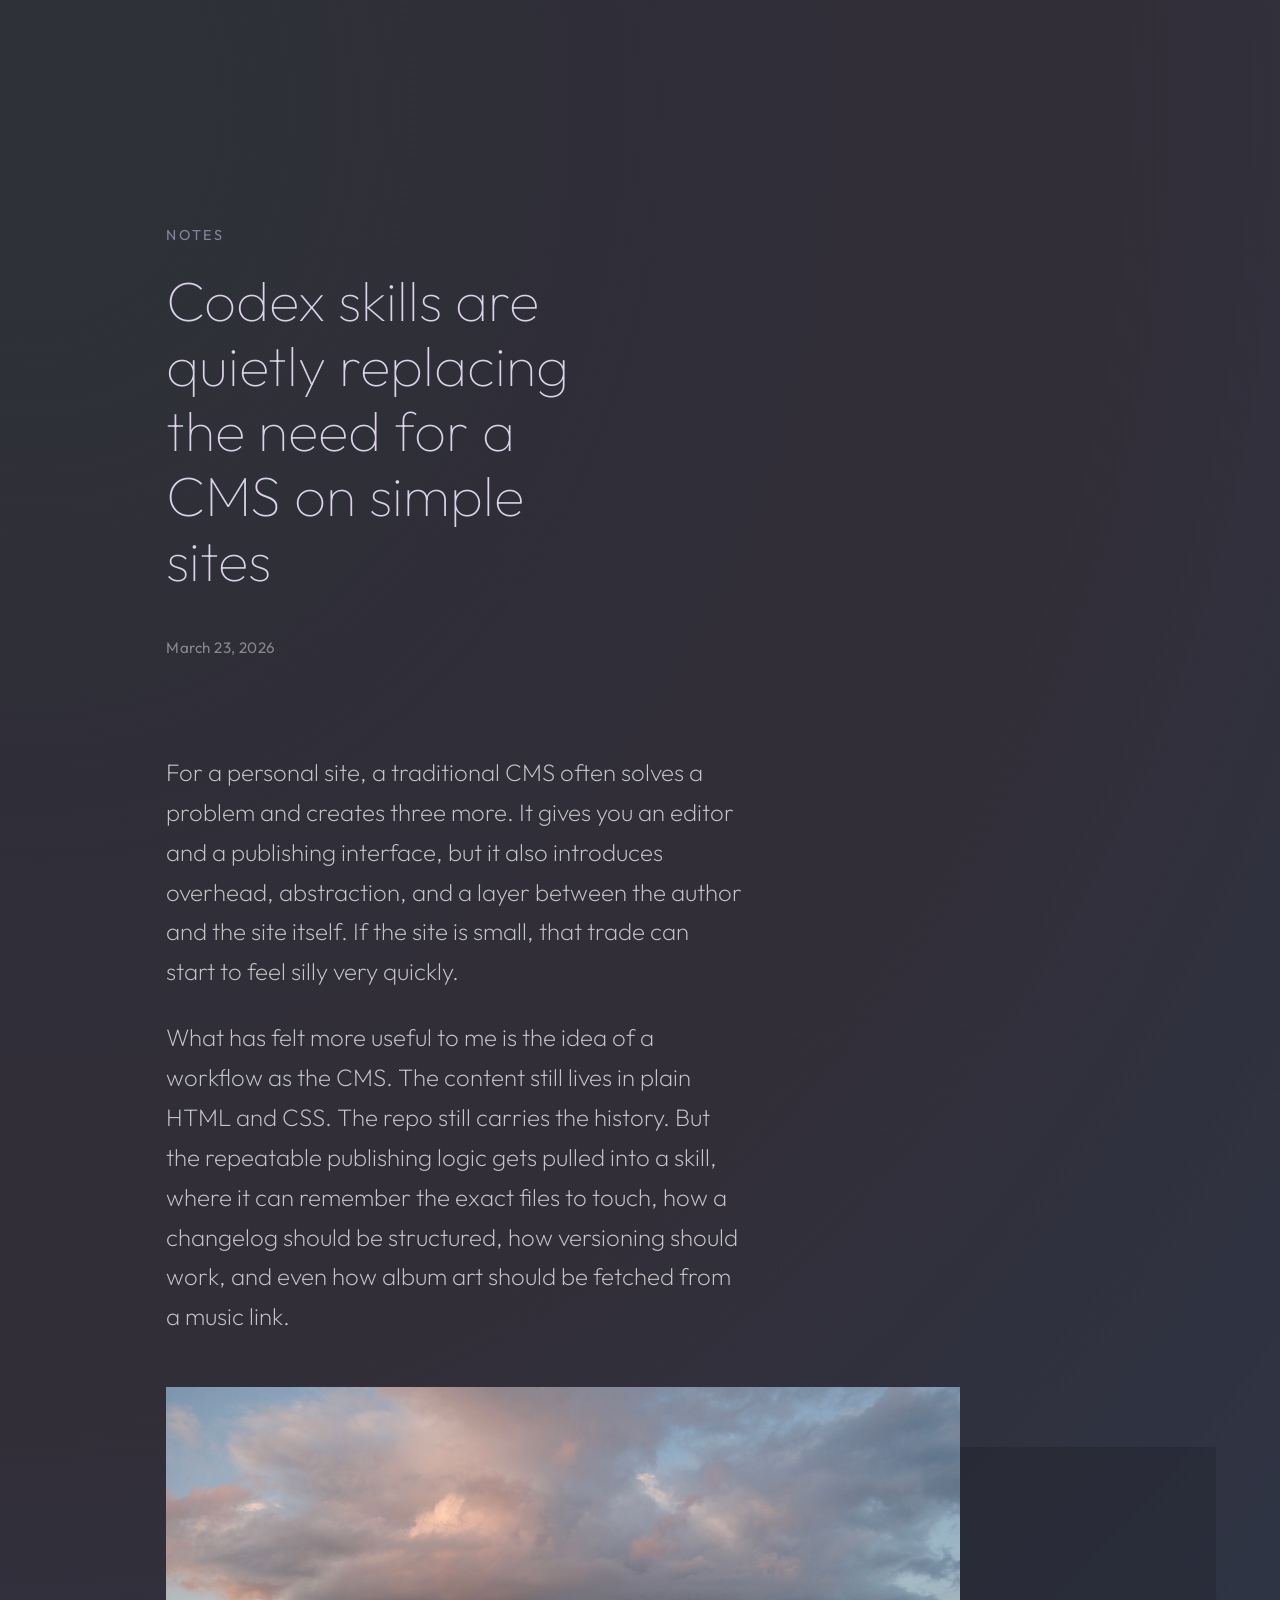
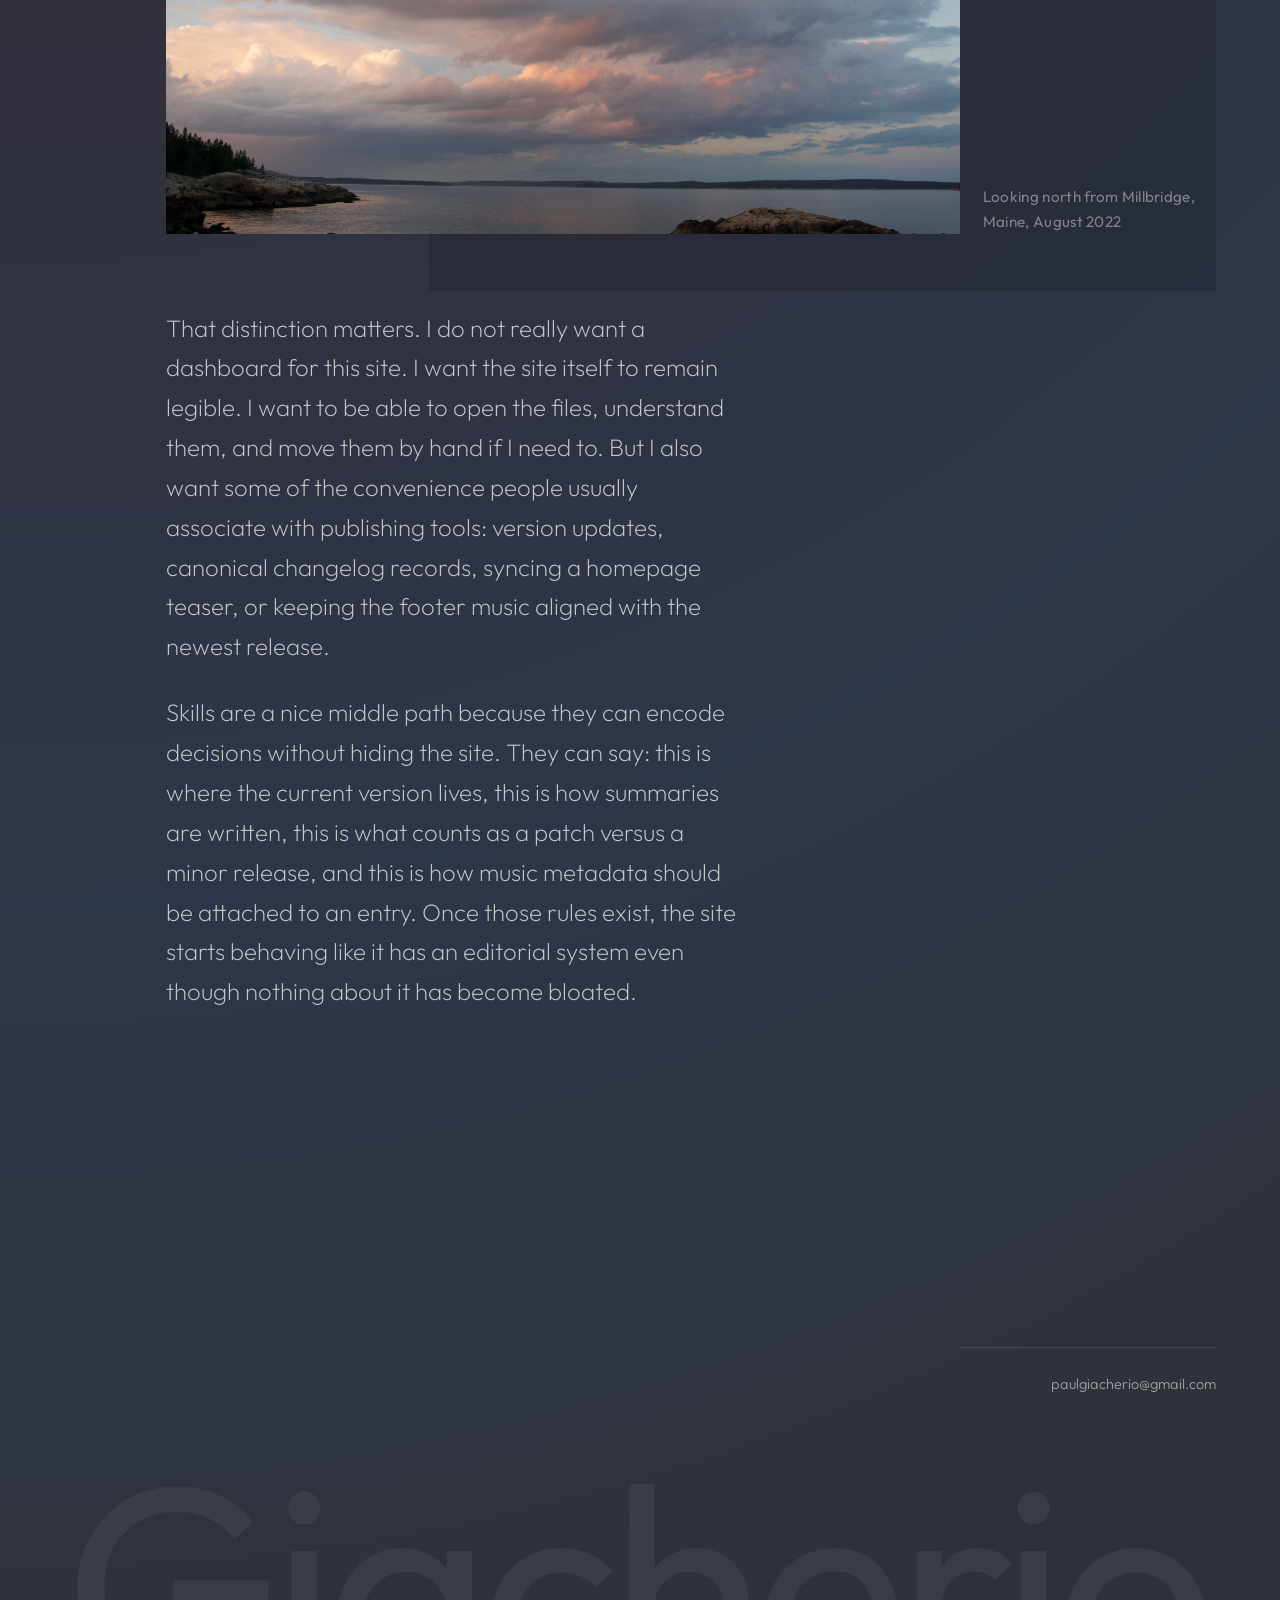
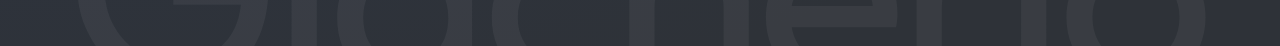
==== blog.html @ b1e8e78f "Release v0.3.2" ====
<!DOCTYPE html>
<html lang="en">
<head>
  <meta charset="UTF-8">
  <meta name="viewport" content="width=device-width, initial-scale=1.0">
  <title>Codex Skills vs. CMS Weight — Paul Giacherio</title>
  <link rel="icon" type="image/png" sizes="32x32" href="img/favicon.png">
  <link rel="stylesheet" href="style.css">
  <link href="https://fonts.googleapis.com/css2?family=Outfit:wght@100;200;300;400;500;600;700;800;900&display=swap" rel="stylesheet">
</head>
<body>
  <a class="skip-link" href="#main-content">Skip to content</a>
  <div class="page page--interior page--blog">
    <header class="interior-hero interior-hero--blog">
      <p class="blog-hero__eyebrow">Notes</p>
      <h1 class="blog-hero__title">Codex skills are quietly replacing the need for a CMS on simple sites</h1>
      <div class="blog-hero__meta">
        <p>March 23, 2026</p>
      </div>
    </header>

    <main class="interior-main interior-main--blog" id="main-content" tabindex="-1">
      <article class="blog-post" aria-label="Blog post">
        <p class="blog-post__paragraph">For a personal site, a traditional CMS often solves a problem and creates three more. It gives you an editor and a publishing interface, but it also introduces overhead, abstraction, and a layer between the author and the site itself. If the site is small, that trade can start to feel silly very quickly.</p>

        <p class="blog-post__paragraph">What has felt more useful to me is the idea of a workflow as the CMS. The content still lives in plain HTML and CSS. The repo still carries the history. But the repeatable publishing logic gets pulled into a skill, where it can remember the exact files to touch, how a changelog should be structured, how versioning should work, and even how album art should be fetched from a music link.</p>

        <figure class="blog-figure blog-figure--feature">
          <img class="blog-figure__image" src="img/sky.jpg" alt="Looking north from Millbridge, Maine, in August 2022">
          <figcaption class="blog-figure__caption">Looking north from Millbridge, Maine, August 2022</figcaption>
        </figure>

        <p class="blog-post__paragraph">That distinction matters. I do not really want a dashboard for this site. I want the site itself to remain legible. I want to be able to open the files, understand them, and move them by hand if I need to. But I also want some of the convenience people usually associate with publishing tools: version updates, canonical changelog records, syncing a homepage teaser, or keeping the footer music aligned with the newest release.</p>

        <p class="blog-post__paragraph">Skills are a nice middle path because they can encode decisions without hiding the site. They can say: this is where the current version lives, this is how summaries are written, this is what counts as a patch versus a minor release, and this is how music metadata should be attached to an entry. Once those rules exist, the site starts behaving like it has an editorial system even though nothing about it has become bloated.</p>
      </article>
    </main>

    <footer class="site-footer site-footer--interior site-footer--composed">
      <div class="site-footer__meta">
        <p class="site-footer__email"><a class="site-footer__link" href="mailto:paulgiacherio@gmail.com">paulgiacherio@gmail.com</a></p>
      </div>
      <div class="site-footer__name-wrap">
        <img class="site-footer__name" src="img/giacherio-footer.svg" alt="" aria-hidden="true">
      </div>
    </footer>
  </div>
</body>
</html>
---- style.css ----
/* ========================================
   Golden Canon Grid — paulgiacherio.com
   ======================================== */

:root {
  /* Golden ratio (φ ≈ 1.618) */
  --phi: 1.618;
  --phi-inv: 0.618;

  /* Spacing scale (golden-ratio based) */
  --space-unit: clamp(0.5rem, 1.5vw, 1rem);
  --space-1: var(--space-unit);
  --space-2: calc(var(--space-unit) * var(--phi));
  --space-3: calc(var(--space-unit) * var(--phi) * var(--phi));
  --space-4: calc(var(--space-unit) * var(--phi) * var(--phi) * var(--phi));

  /* 1/12 viewport height, capped at 100px — use for rows, margins, padding */
  --row-unit: min(calc(100vh / 12), 90px);

  /* Colors */
  --bg: #322F38;
  --text: #e8e6e3;
  --text-muted: #989694;
  --page-gradient: radial-gradient(211.68% 100% at 2.89% 3.26%, #2E3238 0%, #2F2E38 20.71%, #322E38 38.67%, #2D3648 73.9%, #2E3238 100%);
}

/* ========================================
   Reset
   ======================================== */

*,
*::before,
*::after {
  box-sizing: border-box;
  margin: 0;
  padding: 0;
}

html,
body {
  -webkit-text-size-adjust: 100%;
  min-height: 100%;
  background: var(--page-gradient);
  background-color: #2E3238;
  background-repeat: no-repeat;
  background-size: cover;
}

body {
  margin: 0;
  padding: 0;
  color: var(--text-muted);
  font-family: 'Outfit', sans-serif;
  font-weight: 400;
  line-height: 1.6;
  min-height: 100vh;
}

.skip-link {
  position: absolute;
  top: 0.75rem;
  left: 0.75rem;
  z-index: 100;
  padding: 0.6rem 0.8rem;
  background: rgba(25, 25, 30, 0.92);
  color: var(--text);
  text-decoration: none;
  border: 1px solid rgba(255, 255, 255, 0.16);
  transform: translateY(-140%);
  transition: transform 0.2s ease;
}

.skip-link:focus {
  transform: translateY(0);
}

h1, h2, h3, h4, h5, h6, p, ul, ol, li, figure, figcaption, blockquote {
  margin: 0;
  padding: 0;
}

ul, ol {
  list-style: none;
}

img {
  max-width: 100%;
  height: auto;
  display: block;
}

/* ========================================
   Page Grid — 8 columns, 12 rows (named lines)
   ========================================
   Column lines: c1 | c2 | c3 | c4 | c5 | c6 | c7 | c8 | c9
   Row lines:    r1 | r2 | r3 | r4 | r5 | r6 | r7 | r8 | r9 | r10 | r11 | r12 | r13 (rows 13+ use numbers)
   Each row = 1/12 vh (--row-unit)
   Usage: grid-column: c3 / c6;  (spans cols 3–5)
          grid-row: r1 / r4;     (spans rows 1–3)
          grid-row: 13 / 25;     (rows beyond 12 — use numbers)
   ======================================== */

.page {
  position: relative;
  display: grid;
  width: min(100%, 1800px);
  margin-inline: auto;
  grid-template-columns: [c1] 5% [c2] 8% [c3] 12% [c4] 25% [c5] 25% [c6] 12% [c7] 8% [c8] 5% [c9];
  grid-template-rows: [r1] var(--row-unit) [r2] var(--row-unit) [r3] var(--row-unit) [r4] var(--row-unit) [r5] var(--row-unit) [r6] var(--row-unit) [r7] var(--row-unit) [r8] var(--row-unit) [r9] var(--row-unit) [r10] var(--row-unit) [r11] var(--row-unit) [r12] var(--row-unit) [r13];
  grid-auto-rows: minmax(var(--row-unit), auto);
  gap: 0;
}

.page--interior {
  min-height: 100vh;
  grid-template-rows: auto minmax(0, 1fr) auto;
  row-gap: calc(var(--row-unit) * 1.5);
}

.page-sections {
  grid-column: 1 / 9;
  grid-row: 34 / auto;
  display: grid;
  grid-template-columns: inherit;
  align-content: start;
}

.interior-hero {
  grid-column: 1 / 9;
  display: grid;
  grid-template-columns: inherit;
  padding-top: calc(var(--row-unit) * 2);
}

.interior-hero__title {
  grid-column: 2 / 5;
  font-size: clamp(2.25rem, 3.2vw, 3.5rem);
  line-height: 1.33;
  font-weight: 100;
  color: #D9D2E8;
}

.interior-main {
  grid-column: 1 / 9;
  display: grid;
  grid-template-columns: inherit;
  align-content: start;
}

.page--blog {
  row-gap: calc(var(--row-unit) * 0.6);
  min-height: 100vh;
}

.interior-hero--blog {
  padding-top: clamp(11rem, 18vw, 14rem);
  row-gap: clamp(1rem, 1.8vw, 1.4rem);
}

.blog-hero__eyebrow {
  grid-column: 3 / 5;
  font-size: clamp(0.78rem, 0.55vw + 0.5rem, 0.9rem);
  font-weight: 400;
  letter-spacing: 0.18em;
  text-transform: uppercase;
  color: #88839C;
}

.blog-hero__title {
  grid-column: 3 / 5;
  max-width: none;
  font-size: clamp(3.5rem, 4.2vw, 4rem);
  line-height: 1.16;
  font-weight: 100;
  color: #D9D2E8;
  text-wrap: pretty;
}

.blog-hero__meta {
  grid-column: 3 / 5;
  display: flex;
  align-items: center;
  gap: 0.55rem;
  margin-top: clamp(0.75rem, 1.6vw, 1.2rem);
  font-size: clamp(0.82rem, 0.65vw + 0.45rem, 0.95rem);
  letter-spacing: 0.03em;
  color: rgba(232, 230, 227, 0.48);
}

.blog-hero__meta-dot {
  width: 0.42rem;
  aspect-ratio: 1;
  border-radius: 999px;
  background: rgba(192, 181, 219, 0.78);
  flex: 0 0 auto;
}

.interior-main--blog {
  padding-top: clamp(2rem, 4vw, 3rem);
}

.blog-post {
  grid-column: 1 / 9;
  display: grid;
  grid-template-columns: inherit;
  align-content: start;
  row-gap: clamp(1.65rem, 2vw, 2rem);
  padding-bottom: clamp(12rem, 28vw, 18rem);
}

.blog-post__paragraph {
  grid-column: 3 / 6;
  max-width: 45vw;
  font-size: clamp(1.35rem, 1rem + 0.9vw, 1.5rem);
  line-height: 1.66;
  font-weight: 200;
  color: rgba(255, 255, 255, 0.72);
}

.blog-post__paragraph + .blog-post__paragraph,
.blog-post__paragraph + .blog-quote,
.blog-post__paragraph + .blog-figure,
.blog-figure + .blog-post__paragraph,
.blog-quote + .blog-post__paragraph {
  margin-top: 0;
}

.blog-post__paragraph + .blog-figure {
  margin-top: 24px;
}

.blog-quote {
  grid-column: 1 / -1;
  margin: clamp(0.75rem, 1.5vw, 1.25rem) 0;
  padding: clamp(1.25rem, 2vw, 1.75rem) 0;
  border-top: 1px solid rgba(255, 255, 255, 0.08);
  border-bottom: 1px solid rgba(255, 255, 255, 0.08);
}

.blog-quote p {
  max-width: 18ch;
  font-size: clamp(1.8rem, 2vw + 0.8rem, 2.7rem);
  line-height: 1.15;
  font-weight: 200;
  color: #D9D2E8;
}

.blog-figure {
  position: relative;
  display: grid;
  grid-template-columns: inherit;
  align-items: end;
  margin: calc(clamp(1rem, 2vw, 1.5rem) + 24px) 0;
}

.blog-figure--feature {
  grid-column: 1 / 9;
  min-height: clamp(20rem, 34vw, 30rem);
}

.blog-figure--feature::after {
  content: "";
  grid-column: 3 / 8;
  grid-row: 1;
  justify-self: end;
  align-self: start;
  aspect-ratio: 1206 / 679;
  width: 75%;
  max-width: 100%;
  background: rgba(17, 16, 22, 0.2);
  transform: translateY(60px);
}

.blog-figure__image {
  grid-column: 3 / 6;
  grid-row: 1;
  position: relative;
  z-index: 2;
  width: 100%;
  max-width: none;
  aspect-ratio: 1206 / 679;
  object-fit: cover;
  background: rgba(255, 255, 255, 0.04);
}

.blog-figure__caption {
  grid-column: 6 / 8;
  grid-row: 1;
  align-self: end;
  max-width: 16rem;
  padding-left: clamp(1rem, 1.8vw, 1.5rem);
  font-size: clamp(0.78rem, 0.4vw + 0.65rem, 0.95rem);
  line-height: 1.66;
  letter-spacing: 0.02em;
  color: rgba(232, 230, 227, 0.6);
}

/* ========================================
   Section — natural breaks aligned to 12-row rhythm
   ========================================
   Use as grid child: grid-row: 13 / 25; (spans 12 rows)
   Or wrap content and use --row-unit for internal spacing
   ======================================== */

.hero {
  display: contents;
}

.hero__text {
  display: contents;
}

.hero__parallax-anchor {
  grid-column: 1 / 9;
  grid-row: 1 / 34;
  visibility: hidden;
  pointer-events: none;
}

.parallax-layer {
  --parallax-offset: 0px;
  will-change: transform;
}

.hero_panel_1 {
  grid-column: 1 / 6;
  grid-row: 2 / 13;
  position: relative;
  mix-blend-mode: overlay;
  transform: translate3d(0, var(--parallax-offset), 0) scaleX(-1);
  z-index: 0;
}

.hero_panel_1::before {
  content: '';
  position: absolute;
  inset: 0;
  background: radial-gradient(101.63% 82.14% at -10.06% 20.84%, rgba(255, 255, 255, 0.29) 0%, rgba(255, 255, 255, 0.12) 40%, rgba(255, 255, 255, 0.04) 70%, rgba(255, 255, 255, 0) 100%);
}

.hero_panel_1::after {
  content: '';
  position: absolute;
  inset: 0;
  background-image: url("data:image/svg+xml,%3Csvg viewBox='0 0 256 256' xmlns='http://www.w3.org/2000/svg'%3E%3Cfilter id='noise'%3E%3CfeTurbulence type='fractalNoise' baseFrequency='0.9' numOctaves='4' stitchTiles='stitch'/%3E%3C/filter%3E%3Crect width='100%25' height='100%25' filter='url(%23noise)'/%3E%3C/svg%3E");
  opacity: 0.03;
  pointer-events: none;
}

.hero_panel_2 {
  grid-column: 1 / 7;
  grid-row: 8 / 17;
  position: relative;
  mix-blend-mode: overlay;
  transform: translate3d(0, var(--parallax-offset), 0);
  z-index: 0;
  opacity: 0.4;
}

.hero_panel_2::before {
  content: '';
  position: absolute;
  inset: 0;
  background: radial-gradient(68.34% 263.06% at -5.55% -13.78%, rgba(255, 255, 255, 0) 0%, rgba(46, 49, 56, 0.2) 35%, rgba(46, 49, 56, 0.4) 70%, rgba(46, 49, 56, 0.5) 100%);
}

.hero_panel_2::after {
  content: '';
  position: absolute;
  inset: 0;
  background-image: url("data:image/svg+xml,%3Csvg viewBox='0 0 256 256' xmlns='http://www.w3.org/2000/svg'%3E%3Cfilter id='noise'%3E%3CfeTurbulence type='fractalNoise' baseFrequency='0.9' numOctaves='4' stitchTiles='stitch'/%3E%3C/filter%3E%3Crect width='100%25' height='100%25' filter='url(%23noise)'/%3E%3C/svg%3E");
  opacity: 0.04;
  pointer-events: none;
}



.hero__name {
  grid-column: 3 / 5;
  grid-row: 5;
  position: relative;
  z-index: 2;
  font-size: clamp(1rem, 0.9vw + .5rem, 1rem);
  font-weight:400;
  letter-spacing: 0.075em;

  text-transform: uppercase;
  color: #88839C;
}

.hero__title {
  grid-column: 3 / 5;
  grid-row: 6;
  position: relative;
  z-index: 2;
  font-size: 3rem; /* 64px */
  font-size: clamp(2.25rem, 3.2vw, 3.5rem);
  font-weight: 100;
  color: #D9D2E8;
  line-height: 1.33;
}
.hero__version {
  grid-column: 7;
  grid-row: 2;
  position: relative;
  font-size: 1rem;
  font-weight: 200;
  letter-spacing: 0.1em;
  color: rgba(255, 255, 255, .4);
  writing-mode: vertical-rl;
  white-space: nowrap;
  transform: rotate(0deg);
  z-index: 2;
}


.glamour {
  grid-column: 4 / 8;
  grid-row: 12 / 22;
  position: relative;
  background-image: url("img/image.png");
  background-size: cover;
  background-position: center;
  transform: translate3d(0, var(--parallax-offset), 0);
  border-radius: 4px;
}

.glamour__credit-wrap {
  position: absolute;
  right: clamp(0.85rem, 1.5vw, 1.4rem);
  bottom: clamp(0.85rem, 1.5vw, 1.4rem);
  display: grid;
  justify-items: end;
  padding-top: 0.35rem;
}

.glamour__credit-wrap::before {
  content: "";
  position: absolute;
  right: 0;
  bottom: 100%;
  width: max(100%, 11rem);
  height: 0.75rem;
}

.glamour__credit {
  display: inline-grid;
  place-items: center;
  width: 1.5rem;
  aspect-ratio: 1;
  color: rgba(255, 255, 255, 0.9);
  text-decoration: none;
  opacity: 0.8;
  transition: opacity 0.2s ease, transform 0.2s ease;
}

.glamour__credit svg {
  width: 100%;
  height: 100%;
}

.glamour__tooltip {
  position: absolute;
  right: 0;
  bottom: calc(100% + 0.2rem);
  padding: 0.45rem 0.65rem;
  background: rgba(25, 25, 30, 0.82);
  backdrop-filter: blur(14px);
  border: 1px solid rgba(255, 255, 255, 0.08);
  border-radius: 999px;
  color: rgba(232, 230, 227, 0.88);
  font-size: 0.8125rem;
  line-height: 1;
  letter-spacing: 0.04em;
  white-space: nowrap;
  opacity: 0;
  pointer-events: none;
  transform: translateY(0.25rem);
  transition: opacity 0.18s ease, transform 0.18s ease;
}

.glamour__tooltip-link {
  color: #D9D2E8;
  text-decoration: none;
}

.glamour__tooltip-link:hover,
.glamour__tooltip-link:focus-visible {
  text-decoration: underline;
  text-decoration-thickness: 1px;
  text-underline-offset: 0.14em;
}

.glamour__credit:hover,
.glamour__credit:focus-visible {
  opacity: 1;
  transform: translateY(-1px);
}

.glamour__credit:focus-visible {
  outline: 2px solid rgba(232, 230, 227, 0.42);
  outline-offset: 3px;
  border-radius: 999px;
}

.glamour__credit-wrap:hover .glamour__tooltip,
.glamour__credit-wrap:focus-within .glamour__tooltip,
.glamour__tooltip:hover {
  opacity: 1;
  pointer-events: auto;
  transform: translateY(2px);
}

.overview-panel-2 {
  grid-column: 2 / 5;
  grid-row: 23 / 32;
  display: grid;
  padding: calc(var(--row-unit) * 2);
  background: rgba(38, 36, 45, 0.7);
  backdrop-filter: blur(92px);
}

.overview-panel-2__content {
  place-self: center;
  width: 100%;
  max-width: clamp(18rem, 28vw, 26rem);
}

.overview-panel-2__eyebrow {
  margin-bottom: clamp(0.9rem, 1.2vw, 1.25rem);
  font-size: clamp(1rem, 0.9vw + .5rem, 1rem);
  font-weight: 400;
  letter-spacing: 0.075em;
  text-transform: uppercase;
  color: #88839C;
}

.overview-panel-2__content > p:not(.overview-panel-2__eyebrow) {
  font-size: clamp(1rem, 0.3rem + 1vw, 1.3rem);
  line-height: 1.62;
  font-weight: 100;
  color: rgba(255, 255, 255, 0.7);
}

.role-table {
  grid-column: 3 / 7;
  display: grid;
  margin-block: calc(var(--row-unit) * 2.25) calc(var(--row-unit) * 2.75);
  align-content: start;
}

.role-table__row {
  display: grid;
  grid-template-columns: 12fr 25fr 25fr 12fr;
  align-items: center;
  min-height: calc(var(--row-unit) * 1.1);
  border-top: 1px solid rgba(255, 255, 255, 0.08);
}

.role-table__row:last-child {
  border-bottom: 1px solid rgba(255, 255, 255, 0.08);
}

.role-table__label {
  grid-column: 1;
  font-size: 0.72rem;
  letter-spacing: 0.14em;
  text-transform: uppercase;
  color: #88839C;
}

.role-table__value {
  grid-column: 2;
  font-size: clamp(1rem, 0.82rem + 0.45vw, 1.25rem);
  line-height: 1.3;
  font-weight: 300;
  color: rgba(232, 230, 227, 0.9);
}

.role-table__url {
  grid-column: 3;
  align-self: center;
  justify-self: start;
  font-size: 1rem;
  line-height: 1.2;
  font-weight: 300;
  color: #88839C;
}

.role-table__url .link-orbit::after {
  bottom: -0.1825rem;
}

.link-orbit {
  --link-orbit-accent: #63E6D8;
  position: relative;
  display: inline-flex;
  align-items: baseline;
  color: inherit;
  text-decoration: none;
}

.link-orbit::after {
  content: "";
  position: absolute;
  left: 0;
  bottom: 0;
  width: 0.1875rem;
  height: 0.1875rem;
  background: var(--link-orbit-accent);
  border-radius: 999px;
  transform-origin: left center;
  transition: width 0.22s ease, border-radius 0.22s ease, opacity 0.22s ease;
  opacity: 0.9;
}

.link-orbit:hover::after,
.link-orbit:focus-visible::after {
  width: 100%;
  border-radius: 999px;
}

.link-orbit:focus-visible {
  outline: 2px solid rgba(232, 230, 227, 0.75);
  outline-offset: 4px;
}

.clients {
  grid-column: 1 / 9;
  margin-top: calc(var(--row-unit) * 2);
  display: grid;
  grid-template-columns: inherit;
  --clients-gap: clamp(0.9rem, 1.5vw, 1.75rem);
  align-content: start;
}

.clients__layout {
  grid-column: 1 / 9;
  display: grid;
  grid-template-columns: inherit;
  grid-template-rows: auto auto;
  row-gap: clamp(1.5rem, 2.5vw, 2.5rem);
  align-items: start;
}

.clients__cards {
  grid-column: 4 / 7;
  grid-row: 2;
  container-type: inline-size;
  --client-card-width: calc((100cqw - (var(--clients-gap) * 2)) / 3);
  --client-card-height: calc(var(--client-card-width) / 0.76);
  display: grid;
  grid-template-columns: repeat(3, minmax(0, 1fr));
  column-gap: var(--clients-gap);
  align-content: start;
}

.clients__intro {
  grid-column: 3 / 5;
  grid-row: 1;
  align-self: start;
  justify-self: start;
  width: 100%;
  max-width: 22rem;
  text-align: left;
  font-size: clamp(1.35rem, 1rem + 0.9vw, 2rem);
  line-height: 1.45;
  font-weight: 200;
  color: rgba(232, 230, 227, 0.6);
}

.clients__column {
  display: grid;
  gap: var(--clients-gap);
  align-content: start;
  transform: translate3d(0, var(--parallax-offset), 0);
}

.clients__column--left {
  grid-column: 1;
  grid-row: 1;
  margin-top: calc(var(--client-card-height) * .5);
}

.clients__column--center {
  grid-column: 2;
  grid-row: 1;
}

.clients__column--right {
  grid-column: 3;
  grid-row: 1;
  margin-top: 0;
}

.client-card {
  --client-card-padding: clamp(1.1rem, 1.6vw, 1.6rem);
  position: relative;
  display: grid;
  place-items: center;
  width: 100%;
  aspect-ratio: 0.75;
  padding: var(--client-card-padding);
  background: rgba(0,0,0, 0.1);
  overflow: hidden;
}

.client-card--tall {
  min-height: 0;
}

.client-card--mid {
  min-height: 0;
}

.client-card--ghost {
  background: rgba(38, 41, 53, 0.38);
}

.client-card__name {
  position: absolute;
  left: var(--client-card-padding);
  bottom: var(--client-card-padding);
  font-size: 1rem;
  font-weight: 300;
  color: rgba(232, 230, 227, 0.78);
}

.client-card__logo {
  --logo-offset-y: -24px;
  width: 42%;
  max-width: 42%;
  max-height: 50%;
  object-fit: contain;
  opacity: 0.6;
  transform: translateY(var(--logo-offset-y));
}

.changelog {
  grid-column: 1 / 9;
  position: relative;
  display: grid;
  grid-template-columns: inherit;
  margin-top: calc(var(--row-unit) * 7);
  margin-bottom: 256px;
  min-height: clamp(32rem, 46vw, 54rem);
}

.changelog__panel {
  grid-column: 2 / 5;
  grid-row: 1;
  align-self: start;
  width: 100%;
  aspect-ratio: 1 / 1;
  min-height: clamp(28rem, 38vw, 48rem);
  background: rgba(38, 36, 45, 0.35);
  transform: translate3d(0, var(--parallax-offset), 0);
  pointer-events: none;
}

.changelog__content {
  grid-column: 3 / 7;
  grid-row: 1;
  align-self: start;
  z-index: 1;
  display: grid;
  grid-template-columns: minmax(6rem, 8rem) minmax(0, 1fr);
  column-gap: clamp(2rem, 3vw, 3.5rem);
  padding-top: clamp(14rem, 20vw, 17rem);
}

.changelog__eyebrow {
  align-self: start;
  padding-top: 22px;
  font-size: clamp(1rem, 1vw + .375rem, 1rem);
  font-weight: 300;
  letter-spacing: 0.075em;
  color: #88839C;
}

.changelog__list {
  align-self: start;
  display: grid;
  grid-auto-rows: 72px;
  align-content: start;
  gap: 0;
  padding-top: 0;
}

.changelog__entry {
  display: grid;
  grid-template-columns: minmax(4.5rem, 5rem) minmax(0, 1fr) minmax(11rem, 13rem);
  align-items: center;
  gap: clamp(1.75rem, 2.6vw, 3rem);
  min-height: 0;
  padding: 1rem 0;
}

.changelog__entry + .changelog__entry {
  border-top: 1px solid rgba(255, 255, 255, 0.08);
}

.changelog__version {
  font-size: 0.95rem;
  font-weight: 300;
  color: rgba(232, 230, 227, 0.88);
}

.changelog__description {
  align-self: center;
  font-size: 0.95rem;
  font-weight: 300;
  color: rgba(232, 230, 227, 0.58);
}

.changelog__listening {
  display: grid;
  grid-template-columns: 40px minmax(0, 1fr);
  gap: 0.75rem;
  align-items: center;
  align-self: center;
  justify-self: end;
  width: 100%;
  max-width: 13rem;
}

.changelog__art {
  width: 40px;
  height: 40px;
  object-fit: cover;
  border: 1px solid rgba(255, 255, 255, 0.1);
}

.changelog__listening-copy {
  display: grid;
  gap: 0.12rem;
  align-content: center;
  min-height: 40px;
}

.changelog__artist {
  font-size: 0.82rem;
  font-weight: 300;
  color: rgba(232, 230, 227, 0.72);
}

.changelog__record {
  font-size: 0.78rem;
  font-weight: 300;
  letter-spacing: 0.02em;
  color: rgba(232, 230, 227, 0.42);
}

.changelog__record-link {
  color: inherit;
  text-decoration: none;
}

.changelog__record-link:hover,
.changelog__record-link:focus-visible {
  color: rgba(232, 230, 227, 0.72);
}

.changelog__link-wrap {
  grid-column: 2;
  margin-top: clamp(1.5rem, 2vw, 2rem);
}

.changelog--page {
  grid-column: 3 / 6;
  margin-top: 0;
  min-height: 0;
  display: block;
}

.site-footer {
  grid-column: 2 / 8;
  display: grid;
  grid-template-columns: repeat(6, minmax(0, 1fr));
  align-content: end;
  margin-top: calc(var(--row-unit) * 2);
  padding-top: calc(var(--row-unit) * 0.75);
  min-height: clamp(calc(var(--row-unit) * 5.25), 34vw, calc(var(--row-unit) * 7.2));
  border-top: 1px solid rgba(255, 255, 255, 0.08);
}

.site-footer--interior {
  grid-column: 2 / 8;
  align-self: end;
  margin-top: 0;
}

.site-footer--composed {
  position: relative;
  grid-column: 1 / 9;
  display: grid;
  grid-template-columns: [c1] 5% [c2] 8% [c3] 12% [c4] 25% [c5] 25% [c6] 12% [c7] 8% [c8] 5% [c9];
  row-gap: 0;
  align-content: start;
  margin-top: 0;
  padding-bottom: 0;
  padding-top: 2px;
  min-height: 0;
  border-top: 0;
}

.site-footer--interior.site-footer--composed {
  grid-column: 1 / 9;
}

.site-footer--composed .site-footer__meta {
  grid-column: 6 / 8;
  display: grid;
  row-gap: 1.5rem;
  align-content: start;
  justify-items: end;
}

.site-footer--composed .site-footer__meta::before {
  content: "";
  display: block;
  width: 100%;
  border-top: 1px solid rgba(255, 255, 255, 0.1);
}

.site-footer--composed .site-footer__email {
  grid-column: auto;
  justify-self: end;
  font-size: clamp(0.72rem, 0.45vw + 0.55rem, 0.92rem);
  color: rgba(232, 230, 227, 0.6);
  text-align: right;
}

.site-footer--composed .site-footer__name-wrap {
  grid-column: 2 / 8;
  justify-self: stretch;
  align-self: end;
  line-height: 0;
  height: auto;
  min-height: 0;
  margin-top: 72px;
  width: 100%;
  aspect-ratio: 1736 / 269;
  overflow: hidden;
}

.site-footer--composed .site-footer__name-button {
  position: relative;
  inset: auto;
  display: block;
  width: 100%;
  height: auto;
  padding: 0;
  border: 0;
  background: transparent;
  color: inherit;
  cursor: default;
  line-height: 0;
}

.site-footer--composed .site-footer__name {
  position: static;
  display: block;
  width: 100%;
  height: auto;
  max-width: 100%;
  object-fit: contain;
  transform: none;
}

.site-footer--home .site-footer__note {
  display: none;
}

.site-footer__top {
  grid-column: 1 / -1;
  display: grid;
  grid-template-columns: inherit;
  align-items: flex-end;
  gap: 1rem;
}

.site-footer__email {
  grid-column: 6;
  justify-self: end;
  font-size: clamp(0.85rem, 0.6vw + 0.55rem, 1rem);
  font-weight: 300;
  color: rgba(232, 230, 227, 0.62);
}

.site-footer__link {
  color: inherit;
  text-decoration: none;
  transition: color 0.2s ease;
}

.site-footer__link:hover,
.site-footer__link:focus-visible {
  color: rgba(232, 230, 227, 0.82);
}

.site-footer__link:focus-visible {
  outline: 2px solid rgba(232, 230, 227, 0.75);
  outline-offset: 4px;
}

.site-footer__note {
  display: flex;
  align-items: center;
  gap: clamp(0.65rem, 1vw, 0.9rem);
  width: fit-content;
  min-width: max-content;
  margin-top: calc(var(--row-unit) * -0.35);
  color: rgba(232, 230, 227, 0.62);
}

.site-footer__album-art {
  width: clamp(2.25rem, 3vw, 3rem);
  aspect-ratio: 1;
  object-fit: cover;
  border: 1px solid rgba(255, 255, 255, 0.12);
}

.site-footer__note-copy {
  display: grid;
  gap: 0.08rem;
  align-self: baseline;
  min-width: max-content;
}

.site-footer__note-label {
  font-size: clamp(0.78rem, 0.5vw + 0.55rem, 0.9rem);
  font-weight: 300;
  color: rgba(232, 230, 227, 0.5);
}

.site-footer__note-title {
  font-size: clamp(0.85rem, 0.6vw + 0.6rem, 1rem);
  font-weight: 300;
  color: rgba(232, 230, 227, 0.72);
  white-space: nowrap;
}

.site-footer__name-wrap {
  grid-column: 1 / -1;
  position: relative;
  display: flex;
  align-items: flex-end;
  overflow: hidden;
  margin-top: calc(var(--row-unit) * 1.1);
  /* height: clamp(calc(var(--row-unit) * 2.8), 20vw, calc(var(--row-unit) * 4.4)); */
  min-height: 0;
  line-height: 0;
}

.site-footer__name-button {
  position: absolute;
  inset: 0;
  display: block;
  padding: 0;
  border: 0;
  background: transparent;
  color: inherit;
  cursor: default;
  line-height: 0;
}

.site-footer__pronunciation {
  position: absolute;
  left: 50%;
  bottom: 32px;
  padding: 0.5rem 0.75rem;
  border: 1px solid rgba(255, 255, 255, 0.08);
  background: rgba(27, 28, 34, 0.88);
  backdrop-filter: blur(16px);
  border-radius: 999px;
  font-size: 0.78rem;
  font-weight: 300;
  line-height: 1;
  letter-spacing: 0.03em;
  color: rgba(232, 230, 227, 0.82);
  white-space: nowrap;
  opacity: 0;
  pointer-events: none;
  transform: translate(-50%, calc(100% + 12px)) scale(0.96);
  transition: opacity 0.24s ease, transform 0.24s ease;
  z-index: 2;
}

.site-footer__pronunciation strong {
  font-weight: 600;
  color: rgba(255, 255, 255, 0.96);
}

.site-footer__name-button:hover .site-footer__pronunciation,
.site-footer__name-button:focus-visible .site-footer__pronunciation {
  opacity: 1;
  transform: translate(-50%, 0) scale(1);
}

.site-footer__name-button:focus-visible {
  outline: 2px solid rgba(232, 230, 227, 0.5);
  outline-offset: 6px;
}

.site-footer__name {
  position: absolute;
  left: 0;
  right: 0;
  bottom: 0;
  width: 100%;
  height: auto;
  max-height: none;
}

/* ========================================
   Links
   ======================================== */

a {
  color: var(--text-muted);
  text-decoration: underline dotted;
  transition: color 0.2s ease;
}

a:hover {
  color: var(--text);
}

a:focus-visible {
  outline: 2px solid rgba(232, 230, 227, 0.75);
  outline-offset: 4px;
}

/* ========================================
   Responsive — Golden Canon adapts
   ======================================== */

@media (max-width: 768px) {
  .parallax-layer {
    --parallax-offset: 0px;
    will-change: auto;
  }

  .page {
    grid-template-columns: [c1] 32px [c2] minmax(0, 1fr) [c3] 32px [c4];
    grid-template-rows: none;
    grid-auto-rows: auto;
    row-gap: clamp(2rem, 6vw, 3.5rem);
  }

  .page--interior {
    row-gap: clamp(2rem, 6vw, 3.5rem);
  }

  .hero {
    display: grid;
    grid-column: 1 / -1;
    grid-template-columns: inherit;
    grid-template-rows: minmax(60vh, auto) auto auto;
    row-gap: clamp(1.25rem, 5vw, 1.75rem);
    padding-top: clamp(1.25rem, 5vw, 1.75rem);
  }

  .hero__parallax-anchor {
    grid-column: 1 / -1;
    grid-row: 1 / 8;
  }

  .hero_panel_1,
  .hero_panel_2 {
    display: none;
  }

  .glamour,
  .overview-panel-2 {
    grid-column: 2 / 3;
  }

  .hero__text {
    grid-row: 1;
    grid-column: 2 / 3;
    display: grid;
    align-content: center;
    gap: clamp(0.75rem, 3vw, 1.25rem);
    min-height: 100%;
  }

  .hero__name {
    grid-column: 1;
    align-self: auto;
  }

  .hero__title {
    grid-column: 1;
    align-self: auto;
    font-size: clamp(2rem, 7vw, 3rem);
    margin-bottom: 0;
  }

  .hero__version {
    display: none;
  }

  .glamour {
    grid-row: 2;
    min-height: 10rem;
    max-height: 14rem;
    border-radius: 0;
    transform: none;
  }

  .overview-panel-2 {
    grid-row: 3;
    padding: 0;
    background: transparent;
    backdrop-filter: none;
  }

  .overview-panel-2__content {
    max-width: none;
  }

  .page-sections {
    grid-column: 1 / -1;
    grid-row: auto;
    display: grid;
    grid-template-columns: inherit;
    row-gap: clamp(2.5rem, 7vw, 4rem);
  }

  .interior-hero {
    grid-column: 2 / 3;
    grid-template-columns: 1fr;
    padding-top: clamp(1.5rem, 6vw, 2.5rem);
  }

  .interior-hero__title {
    grid-column: 1;
    font-size: clamp(2.5rem, 10vw, 4rem);
  }

  .interior-main {
    grid-column: 2 / 3;
    grid-template-columns: 1fr;
  }

  .page--blog {
    row-gap: clamp(1.75rem, 6vw, 2.75rem);
  }

  .interior-hero--blog,
  .blog-post {
    grid-column: 1;
  }

  .blog-hero__eyebrow,
  .blog-hero__title {
    grid-column: 1;
  }

  .blog-hero__title {
    max-width: 9.5ch;
    font-size: clamp(2.9rem, 12vw, 4.5rem);
  }

  .blog-hero__meta {
    grid-column: 1;
    gap: 0.5rem;
    flex-wrap: wrap;
  }

  .blog-post {
    min-height: auto;
    row-gap: clamp(1.25rem, 5vw, 1.6rem);
    padding-bottom: clamp(5rem, 16vw, 8rem);
  }

  .blog-post__paragraph {
    grid-column: 1;
    font-size: clamp(1rem, 1rem + 1vw, 1.2rem);
  }

  .blog-post__paragraph {
    max-width: none;
  }

  .blog-quote {
    grid-column: 1;
  }

  .blog-quote p {
    max-width: none;
    font-size: clamp(1.6rem, 6vw, 2.2rem);
  }

  .blog-figure--feature {
    grid-column: 1;
    min-height: auto;
    row-gap: 0.85rem;
  }

  .blog-figure--feature::after,
  .blog-figure__image,
  .blog-figure__caption {
    grid-column: 1;
    grid-row: auto;
  }

  .blog-figure--feature::after {
    display: none;
  }

  .blog-figure__image {
    max-width: 100%;
  }

  .blog-figure__caption {
    padding-left: 0;
    max-width: 18rem;
  }

  .page--blog .site-footer__album-art {
    display: block;
  }

  .site-footer--composed {
    grid-column: 2 / 3;
    grid-template-columns: 1fr;
    row-gap: 2rem;
    padding-top: 0;
  }

  .site-footer--composed .site-footer__meta,
  .site-footer--composed .site-footer__name-wrap {
    grid-column: 1;
  }

  .site-footer--composed .site-footer__meta {
    row-gap: 1.25rem;
  }

  .role-table,
  .clients,
  .changelog,
  .site-footer {
    grid-column: 2 / 3;
  }

  .role-table {
    margin-block: 0;
  }

  .role-table__row {
    grid-template-columns: 1fr;
    align-items: start;
    gap: 0.3rem;
    padding: 0.9rem 0;
  }

  .role-table__label,
  .role-table__value,
  .role-table__url {
    grid-column: 1;
  }

  .clients {
    margin-top: clamp(3rem, 10vw, 5rem);
  }

  .clients__layout {
    grid-column: 1 / -1;
    grid-template-columns: 1fr;
    grid-template-rows: auto;
    row-gap: clamp(1.25rem, 4vw, 1.75rem);
  }

  .clients__intro,
  .clients__cards {
    grid-column: 1;
  }

  .clients__intro {
    grid-row: auto;
    max-width: 18rem;
  }

  .clients__cards {
    grid-row: auto;
    display: flex;
    gap: var(--clients-gap);
    overflow-x: auto;
    width: calc(100% + 32px);
    margin-right: -32px;
    padding-bottom: 0.5rem;
    scroll-snap-type: x proximity;
    -webkit-overflow-scrolling: touch;
    container-type: normal;
  }

  .clients__column {
    display: contents;
    transform: none;
  }

  .clients__column--left,
  .clients__column--center,
  .clients__column--right {
    grid-column: auto;
    grid-row: auto;
    margin-top: 0;
  }

  .client-card {
    flex: 0 0 clamp(14rem, 72vw, 18rem);
    scroll-snap-align: start;
  }

  .changelog {
    min-height: auto;
    margin-top: clamp(3rem, 10vw, 5rem);
    margin-bottom: clamp(2rem, 7vw, 3.5rem);
  }

  .changelog__panel {
    grid-column: 1 / -1;
    display: none;
  }

  .changelog__content {
    grid-column: 1 / -1;
    grid-template-columns: 1fr;
    row-gap: var(--space-2);
    padding: 0;
  }

  .changelog__eyebrow,
  .changelog__list {
    grid-column: 1;
    grid-row: auto;
    padding-top: 0;
  }

  .changelog__list {
    grid-auto-rows: auto;
  }

  .changelog__entry {
    grid-template-columns: minmax(4rem, 4.5rem) minmax(0, 1fr);
    min-height: 0;
  }

  .changelog__description {
    grid-column: 2;
  }

  .changelog__listening {
    grid-column: 2;
    justify-self: start;
    max-width: none;
    margin-top: 0.4rem;
  }

  .changelog__link-wrap {
    grid-column: 1;
  }

  .changelog--page {
    grid-column: 2 / 3;
  }

  .site-footer {
    margin-top: 0;
    min-height: auto;
  }

  .site-footer--interior {
    grid-column: 2 / 3;
    margin-top: clamp(3rem, 10vw, 5rem);
  }

  .site-footer__top {
    grid-column: 1 / -1;
    grid-template-columns: 1fr;
    align-items: flex-start;
    gap: 1.5rem;
  }

  .site-footer__email {
    grid-column: 1;
    justify-self: start;
  }

  .site-footer__note {
    margin-top: 0;
  }

  .site-footer__album-art {
    display: none;
  }

  .site-footer__name-wrap {
    grid-column: 1 / -1;
    height: auto;
    /* margin-top: clamp(2.5rem, 8vw, 4rem); */
  }

  .site-footer__name-button {
    height: auto;
  }

  .site-footer__pronunciation {
    left: 50%;
    bottom: 24px;
    font-size: 0.72rem;
    white-space: normal;
  }

  .site-footer__name {
    height: auto;
  }
}

@media (prefers-reduced-motion: reduce) {
  .parallax-layer {
    --parallax-offset: 0px;
    will-change: auto;
  }
}
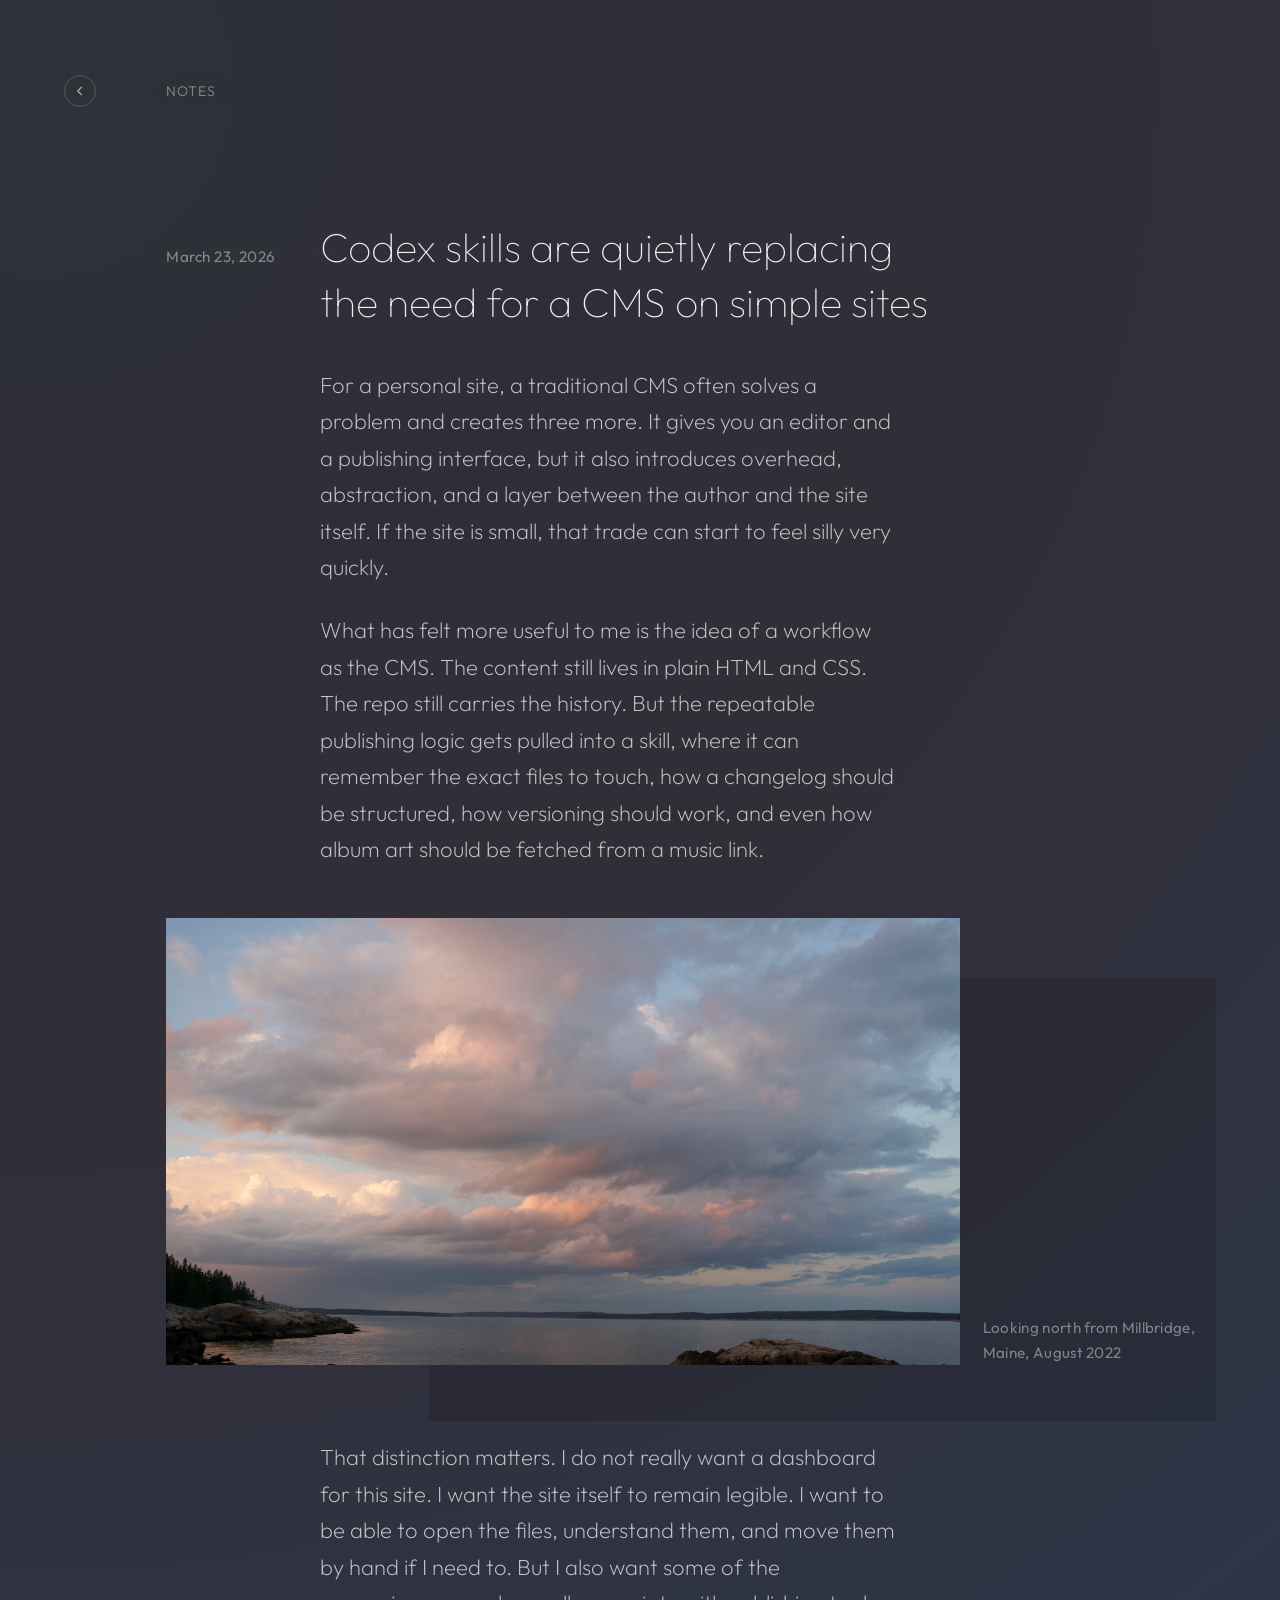
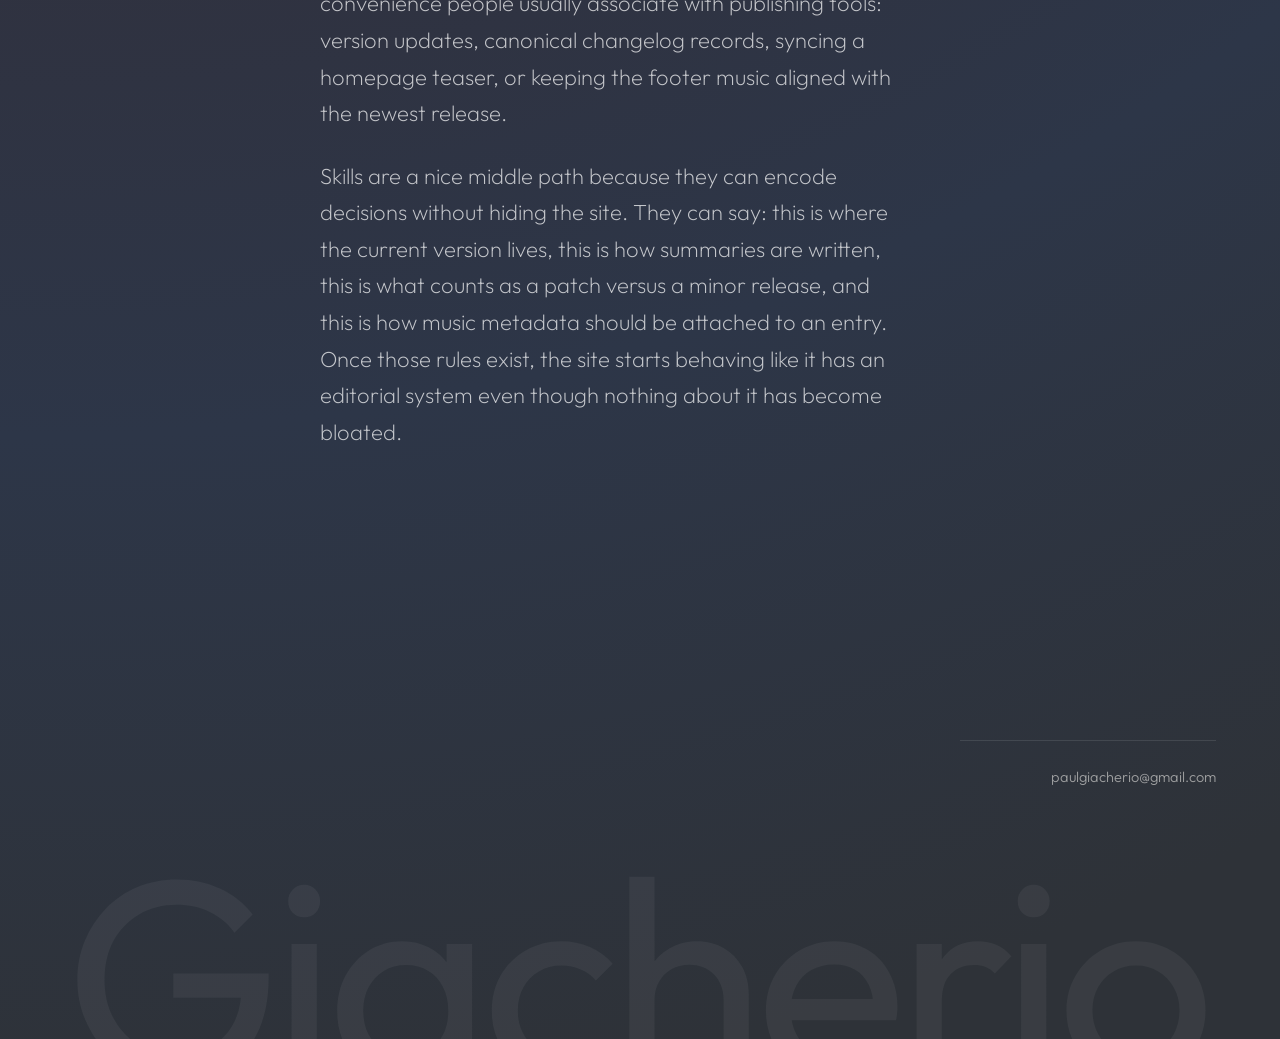
==== commit 918357c3: "Add blogstream, mapbox, and CSS updates Introduces blogstream.html (stream-style blog index), mapbox" ====
--- a/blog.html
+++ b/blog.html
@@ -11,8 +11,16 @@
 <body>
   <a class="skip-link" href="#main-content">Skip to content</a>
   <div class="page page--interior page--blog">
+    <header class="stream-header">
+      <a href="blogstream.html" class="stream-header__btn" aria-label="Back to Notes">
+        <svg class="stream-header__chevron" viewBox="0 0 16 16" fill="none" xmlns="http://www.w3.org/2000/svg" aria-hidden="true">
+          <path d="M10 13L5 8L10 3" stroke="currentColor" stroke-width="1.5" stroke-linecap="round" stroke-linejoin="round"/>
+        </svg>
+      </a>
+      <p class="stream-header__title">Notes</p>
+    </header>
+
     <header class="interior-hero interior-hero--blog">
-      <p class="blog-hero__eyebrow">Notes</p>
       <h1 class="blog-hero__title">Codex skills are quietly replacing the need for a CMS on simple sites</h1>
       <div class="blog-hero__meta">
         <p>March 23, 2026</p>
--- a/style.css
+++ b/style.css
@@ -1,10 +1,15 @@
-/* ========================================
-   Golden Canon Grid — paulgiacherio.com
-   ======================================== */
+/* ============================================================
+   paulgiacherio.com — style.css
+   ============================================================ */
+
+
+/* ------------------------------------------------------------
+   1. Custom Properties
+   ------------------------------------------------------------ */
 
 :root {
   /* Golden ratio (φ ≈ 1.618) */
-  --phi: 1.618;
+  --phi:     1.618;
   --phi-inv: 0.618;
 
   /* Spacing scale (golden-ratio based) */
@@ -14,19 +19,22 @@
   --space-3: calc(var(--space-unit) * var(--phi) * var(--phi));
   --space-4: calc(var(--space-unit) * var(--phi) * var(--phi) * var(--phi));
 
-  /* 1/12 viewport height, capped at 100px — use for rows, margins, padding */
+  /* Row unit: 1/12 viewport height, capped — use for rows, margins, padding */
   --row-unit: min(calc(100vh / 12), 90px);
 
   /* Colors */
-  --bg: #322F38;
-  --text: #e8e6e3;
-  --text-muted: #989694;
+  --bg:            #322F38;
+  --text:          #e8e6e3;
+  --text-muted:    #989694;
+  --color-heading: #D9D2E8;
+  --color-label:   #88839C;
   --page-gradient: radial-gradient(211.68% 100% at 2.89% 3.26%, #2E3238 0%, #2F2E38 20.71%, #322E38 38.67%, #2D3648 73.9%, #2E3238 100%);
 }
 
-/* ========================================
-   Reset
-   ======================================== */
+
+/* ------------------------------------------------------------
+   2. Reset
+   ------------------------------------------------------------ */
 
 *,
 *::before,
@@ -35,6 +43,26 @@
   margin: 0;
   padding: 0;
 }
+
+h1, h2, h3, h4, h5, h6, p, ul, ol, li, figure, figcaption, blockquote {
+  margin: 0;
+  padding: 0;
+}
+
+ul, ol {
+  list-style: none;
+}
+
+img {
+  max-width: 100%;
+  height: auto;
+  display: block;
+}
+
+
+/* ------------------------------------------------------------
+   3. Base Styles
+   ------------------------------------------------------------ */
 
 html,
 body {
@@ -47,8 +75,6 @@
 }
 
 body {
-  margin: 0;
-  padding: 0;
   color: var(--text-muted);
   font-family: 'Outfit', sans-serif;
   font-weight: 400;
@@ -56,6 +82,7 @@
   min-height: 100vh;
 }
 
+/* Skip link */
 .skip-link {
   position: absolute;
   top: 0.75rem;
@@ -74,31 +101,37 @@
   transform: translateY(0);
 }
 
-h1, h2, h3, h4, h5, h6, p, ul, ol, li, figure, figcaption, blockquote {
-  margin: 0;
-  padding: 0;
-}
-
-ul, ol {
-  list-style: none;
-}
-
-img {
-  max-width: 100%;
-  height: auto;
-  display: block;
-}
-
-/* ========================================
-   Page Grid — 8 columns, 12 rows (named lines)
-   ========================================
-   Column lines: c1 | c2 | c3 | c4 | c5 | c6 | c7 | c8 | c9
-   Row lines:    r1 | r2 | r3 | r4 | r5 | r6 | r7 | r8 | r9 | r10 | r11 | r12 | r13 (rows 13+ use numbers)
-   Each row = 1/12 vh (--row-unit)
-   Usage: grid-column: c3 / c6;  (spans cols 3–5)
-          grid-row: r1 / r4;     (spans rows 1–3)
-          grid-row: 13 / 25;     (rows beyond 12 — use numbers)
-   ======================================== */
+/* Links */
+a {
+  color: var(--text-muted);
+  text-decoration: underline dotted;
+  transition: color 0.2s ease;
+}
+
+a:hover {
+  color: var(--text);
+}
+
+a:focus-visible {
+  outline: 2px solid rgba(232, 230, 227, 0.75);
+  outline-offset: 4px;
+}
+
+
+/* ------------------------------------------------------------
+   4. Page Grid
+   ------------------------------------------------------------ */
+
+/*
+  8 columns (9 named lines), 12 named rows + auto rows beyond.
+
+  Column lines: c1 | c2 | c3 | c4 | c5 | c6 | c7 | c8 | c9
+  Row lines:    r1 – r13 (each row = --row-unit); rows 13+ use numbers
+  Usage:
+    grid-column: c3 / c6;    spans cols 3–5
+    grid-row: r1 / r4;       spans rows 1–3
+    grid-row: 13 / 25;       rows beyond 12
+*/
 
 .page {
   position: relative;
@@ -106,7 +139,20 @@
   width: min(100%, 1800px);
   margin-inline: auto;
   grid-template-columns: [c1] 5% [c2] 8% [c3] 12% [c4] 25% [c5] 25% [c6] 12% [c7] 8% [c8] 5% [c9];
-  grid-template-rows: [r1] var(--row-unit) [r2] var(--row-unit) [r3] var(--row-unit) [r4] var(--row-unit) [r5] var(--row-unit) [r6] var(--row-unit) [r7] var(--row-unit) [r8] var(--row-unit) [r9] var(--row-unit) [r10] var(--row-unit) [r11] var(--row-unit) [r12] var(--row-unit) [r13];
+  grid-template-rows:
+    [r1]  var(--row-unit)
+    [r2]  var(--row-unit)
+    [r3]  var(--row-unit)
+    [r4]  var(--row-unit)
+    [r5]  var(--row-unit)
+    [r6]  var(--row-unit)
+    [r7]  var(--row-unit)
+    [r8]  var(--row-unit)
+    [r9]  var(--row-unit)
+    [r10] var(--row-unit)
+    [r11] var(--row-unit)
+    [r12] var(--row-unit)
+    [r13];
   grid-auto-rows: minmax(var(--row-unit), auto);
   gap: 0;
 }
@@ -117,6 +163,11 @@
   row-gap: calc(var(--row-unit) * 1.5);
 }
 
+.page--blog {
+  row-gap: 0;
+  min-height: 100vh;
+}
+
 .page-sections {
   grid-column: 1 / 9;
   grid-row: 34 / auto;
@@ -125,6 +176,7 @@
   align-content: start;
 }
 
+/* Interior page layout */
 .interior-hero {
   grid-column: 1 / 9;
   display: grid;
@@ -137,7 +189,7 @@
   font-size: clamp(2.25rem, 3.2vw, 3.5rem);
   line-height: 1.33;
   font-weight: 100;
-  color: #D9D2E8;
+  color: var(--color-heading);
 }
 
 .interior-main {
@@ -147,160 +199,10 @@
   align-content: start;
 }
 
-.page--blog {
-  row-gap: calc(var(--row-unit) * 0.6);
-  min-height: 100vh;
-}
-
-.interior-hero--blog {
-  padding-top: clamp(11rem, 18vw, 14rem);
-  row-gap: clamp(1rem, 1.8vw, 1.4rem);
-}
-
-.blog-hero__eyebrow {
-  grid-column: 3 / 5;
-  font-size: clamp(0.78rem, 0.55vw + 0.5rem, 0.9rem);
-  font-weight: 400;
-  letter-spacing: 0.18em;
-  text-transform: uppercase;
-  color: #88839C;
-}
-
-.blog-hero__title {
-  grid-column: 3 / 5;
-  max-width: none;
-  font-size: clamp(3.5rem, 4.2vw, 4rem);
-  line-height: 1.16;
-  font-weight: 100;
-  color: #D9D2E8;
-  text-wrap: pretty;
-}
-
-.blog-hero__meta {
-  grid-column: 3 / 5;
-  display: flex;
-  align-items: center;
-  gap: 0.55rem;
-  margin-top: clamp(0.75rem, 1.6vw, 1.2rem);
-  font-size: clamp(0.82rem, 0.65vw + 0.45rem, 0.95rem);
-  letter-spacing: 0.03em;
-  color: rgba(232, 230, 227, 0.48);
-}
-
-.blog-hero__meta-dot {
-  width: 0.42rem;
-  aspect-ratio: 1;
-  border-radius: 999px;
-  background: rgba(192, 181, 219, 0.78);
-  flex: 0 0 auto;
-}
-
-.interior-main--blog {
-  padding-top: clamp(2rem, 4vw, 3rem);
-}
-
-.blog-post {
-  grid-column: 1 / 9;
-  display: grid;
-  grid-template-columns: inherit;
-  align-content: start;
-  row-gap: clamp(1.65rem, 2vw, 2rem);
-  padding-bottom: clamp(12rem, 28vw, 18rem);
-}
-
-.blog-post__paragraph {
-  grid-column: 3 / 6;
-  max-width: 45vw;
-  font-size: clamp(1.35rem, 1rem + 0.9vw, 1.5rem);
-  line-height: 1.66;
-  font-weight: 200;
-  color: rgba(255, 255, 255, 0.72);
-}
-
-.blog-post__paragraph + .blog-post__paragraph,
-.blog-post__paragraph + .blog-quote,
-.blog-post__paragraph + .blog-figure,
-.blog-figure + .blog-post__paragraph,
-.blog-quote + .blog-post__paragraph {
-  margin-top: 0;
-}
-
-.blog-post__paragraph + .blog-figure {
-  margin-top: 24px;
-}
-
-.blog-quote {
-  grid-column: 1 / -1;
-  margin: clamp(0.75rem, 1.5vw, 1.25rem) 0;
-  padding: clamp(1.25rem, 2vw, 1.75rem) 0;
-  border-top: 1px solid rgba(255, 255, 255, 0.08);
-  border-bottom: 1px solid rgba(255, 255, 255, 0.08);
-}
-
-.blog-quote p {
-  max-width: 18ch;
-  font-size: clamp(1.8rem, 2vw + 0.8rem, 2.7rem);
-  line-height: 1.15;
-  font-weight: 200;
-  color: #D9D2E8;
-}
-
-.blog-figure {
-  position: relative;
-  display: grid;
-  grid-template-columns: inherit;
-  align-items: end;
-  margin: calc(clamp(1rem, 2vw, 1.5rem) + 24px) 0;
-}
-
-.blog-figure--feature {
-  grid-column: 1 / 9;
-  min-height: clamp(20rem, 34vw, 30rem);
-}
-
-.blog-figure--feature::after {
-  content: "";
-  grid-column: 3 / 8;
-  grid-row: 1;
-  justify-self: end;
-  align-self: start;
-  aspect-ratio: 1206 / 679;
-  width: 75%;
-  max-width: 100%;
-  background: rgba(17, 16, 22, 0.2);
-  transform: translateY(60px);
-}
-
-.blog-figure__image {
-  grid-column: 3 / 6;
-  grid-row: 1;
-  position: relative;
-  z-index: 2;
-  width: 100%;
-  max-width: none;
-  aspect-ratio: 1206 / 679;
-  object-fit: cover;
-  background: rgba(255, 255, 255, 0.04);
-}
-
-.blog-figure__caption {
-  grid-column: 6 / 8;
-  grid-row: 1;
-  align-self: end;
-  max-width: 16rem;
-  padding-left: clamp(1rem, 1.8vw, 1.5rem);
-  font-size: clamp(0.78rem, 0.4vw + 0.65rem, 0.95rem);
-  line-height: 1.66;
-  letter-spacing: 0.02em;
-  color: rgba(232, 230, 227, 0.6);
-}
-
-/* ========================================
-   Section — natural breaks aligned to 12-row rhythm
-   ========================================
-   Use as grid child: grid-row: 13 / 25; (spans 12 rows)
-   Or wrap content and use --row-unit for internal spacing
-   ======================================== */
+
+/* ------------------------------------------------------------
+   5. Hero (Home)
+   ------------------------------------------------------------ */
 
 .hero {
   display: contents;
@@ -317,28 +219,69 @@
   pointer-events: none;
 }
 
+.hero__name {
+  grid-column: 3 / 5;
+  grid-row: 5;
+  position: relative;
+  z-index: 2;
+  font-size: clamp(1rem, 0.9vw + 0.5rem, 1rem);
+  font-weight: 400;
+  letter-spacing: 0.075em;
+  text-transform: uppercase;
+  color: var(--color-label);
+}
+
+.hero__title {
+  grid-column: 3 / 5;
+  grid-row: 6;
+  position: relative;
+  z-index: 2;
+  font-size: clamp(2.25rem, 3.2vw, 3.5rem);
+  font-weight: 100;
+  line-height: 1.33;
+  color: var(--color-heading);
+}
+
+.hero__version {
+  grid-column: 7;
+  grid-row: 2;
+  position: relative;
+  z-index: 2;
+  font-size: 1rem;
+  font-weight: 200;
+  letter-spacing: 0.1em;
+  color: rgba(255, 255, 255, 0.4);
+  writing-mode: vertical-rl;
+  white-space: nowrap;
+}
+
+
+/* ------------------------------------------------------------
+   6. Parallax Panels
+   ------------------------------------------------------------ */
+
 .parallax-layer {
   --parallax-offset: 0px;
   will-change: transform;
 }
 
-.hero_panel_1 {
+.hero__panel-1 {
   grid-column: 1 / 6;
   grid-row: 2 / 13;
   position: relative;
+  z-index: 0;
   mix-blend-mode: overlay;
   transform: translate3d(0, var(--parallax-offset), 0) scaleX(-1);
-  z-index: 0;
-}
-
-.hero_panel_1::before {
+}
+
+.hero__panel-1::before {
   content: '';
   position: absolute;
   inset: 0;
   background: radial-gradient(101.63% 82.14% at -10.06% 20.84%, rgba(255, 255, 255, 0.29) 0%, rgba(255, 255, 255, 0.12) 40%, rgba(255, 255, 255, 0.04) 70%, rgba(255, 255, 255, 0) 100%);
 }
 
-.hero_panel_1::after {
+.hero__panel-1::after {
   content: '';
   position: absolute;
   inset: 0;
@@ -347,24 +290,24 @@
   pointer-events: none;
 }
 
-.hero_panel_2 {
+.hero__panel-2 {
   grid-column: 1 / 7;
   grid-row: 8 / 17;
   position: relative;
+  z-index: 0;
   mix-blend-mode: overlay;
+  opacity: 0.4;
   transform: translate3d(0, var(--parallax-offset), 0);
-  z-index: 0;
-  opacity: 0.4;
-}
-
-.hero_panel_2::before {
+}
+
+.hero__panel-2::before {
   content: '';
   position: absolute;
   inset: 0;
   background: radial-gradient(68.34% 263.06% at -5.55% -13.78%, rgba(255, 255, 255, 0) 0%, rgba(46, 49, 56, 0.2) 35%, rgba(46, 49, 56, 0.4) 70%, rgba(46, 49, 56, 0.5) 100%);
 }
 
-.hero_panel_2::after {
+.hero__panel-2::after {
   content: '';
   position: absolute;
   inset: 0;
@@ -374,45 +317,9 @@
 }
 
 
-
-.hero__name {
-  grid-column: 3 / 5;
-  grid-row: 5;
-  position: relative;
-  z-index: 2;
-  font-size: clamp(1rem, 0.9vw + .5rem, 1rem);
-  font-weight:400;
-  letter-spacing: 0.075em;
-
-  text-transform: uppercase;
-  color: #88839C;
-}
-
-.hero__title {
-  grid-column: 3 / 5;
-  grid-row: 6;
-  position: relative;
-  z-index: 2;
-  font-size: 3rem; /* 64px */
-  font-size: clamp(2.25rem, 3.2vw, 3.5rem);
-  font-weight: 100;
-  color: #D9D2E8;
-  line-height: 1.33;
-}
-.hero__version {
-  grid-column: 7;
-  grid-row: 2;
-  position: relative;
-  font-size: 1rem;
-  font-weight: 200;
-  letter-spacing: 0.1em;
-  color: rgba(255, 255, 255, .4);
-  writing-mode: vertical-rl;
-  white-space: nowrap;
-  transform: rotate(0deg);
-  z-index: 2;
-}
-
+/* ------------------------------------------------------------
+   7. Glamour (Photo)
+   ------------------------------------------------------------ */
 
 .glamour {
   grid-column: 4 / 8;
@@ -434,6 +341,7 @@
   padding-top: 0.35rem;
 }
 
+/* Extends the hover target above the icon to bridge to the tooltip */
 .glamour__credit-wrap::before {
   content: "";
   position: absolute;
@@ -457,6 +365,18 @@
 .glamour__credit svg {
   width: 100%;
   height: 100%;
+}
+
+.glamour__credit:hover,
+.glamour__credit:focus-visible {
+  opacity: 1;
+  transform: translateY(-1px);
+}
+
+.glamour__credit:focus-visible {
+  outline: 2px solid rgba(232, 230, 227, 0.42);
+  outline-offset: 3px;
+  border-radius: 999px;
 }
 
 .glamour__tooltip {
@@ -479,30 +399,6 @@
   transition: opacity 0.18s ease, transform 0.18s ease;
 }
 
-.glamour__tooltip-link {
-  color: #D9D2E8;
-  text-decoration: none;
-}
-
-.glamour__tooltip-link:hover,
-.glamour__tooltip-link:focus-visible {
-  text-decoration: underline;
-  text-decoration-thickness: 1px;
-  text-underline-offset: 0.14em;
-}
-
-.glamour__credit:hover,
-.glamour__credit:focus-visible {
-  opacity: 1;
-  transform: translateY(-1px);
-}
-
-.glamour__credit:focus-visible {
-  outline: 2px solid rgba(232, 230, 227, 0.42);
-  outline-offset: 3px;
-  border-radius: 999px;
-}
-
 .glamour__credit-wrap:hover .glamour__tooltip,
 .glamour__credit-wrap:focus-within .glamour__tooltip,
 .glamour__tooltip:hover {
@@ -511,6 +407,23 @@
   transform: translateY(2px);
 }
 
+.glamour__tooltip-link {
+  color: var(--color-heading);
+  text-decoration: none;
+}
+
+.glamour__tooltip-link:hover,
+.glamour__tooltip-link:focus-visible {
+  text-decoration: underline;
+  text-decoration-thickness: 1px;
+  text-underline-offset: 0.14em;
+}
+
+
+/* ------------------------------------------------------------
+   8. Overview Panel
+   ------------------------------------------------------------ */
+
 .overview-panel-2 {
   grid-column: 2 / 5;
   grid-row: 23 / 32;
@@ -528,11 +441,11 @@
 
 .overview-panel-2__eyebrow {
   margin-bottom: clamp(0.9rem, 1.2vw, 1.25rem);
-  font-size: clamp(1rem, 0.9vw + .5rem, 1rem);
+  font-size: clamp(1rem, 0.9vw + 0.5rem, 1rem);
   font-weight: 400;
   letter-spacing: 0.075em;
   text-transform: uppercase;
-  color: #88839C;
+  color: var(--color-label);
 }
 
 .overview-panel-2__content > p:not(.overview-panel-2__eyebrow) {
@@ -542,6 +455,11 @@
   color: rgba(255, 255, 255, 0.7);
 }
 
+
+/* ------------------------------------------------------------
+   9. Role Table
+   ------------------------------------------------------------ */
+
 .role-table {
   grid-column: 3 / 7;
   display: grid;
@@ -566,7 +484,7 @@
   font-size: 0.72rem;
   letter-spacing: 0.14em;
   text-transform: uppercase;
-  color: #88839C;
+  color: var(--color-label);
 }
 
 .role-table__value {
@@ -584,12 +502,17 @@
   font-size: 1rem;
   line-height: 1.2;
   font-weight: 300;
-  color: #88839C;
+  color: var(--color-label);
 }
 
 .role-table__url .link-orbit::after {
   bottom: -0.1825rem;
 }
+
+
+/* ------------------------------------------------------------
+   10. Link Orbit
+   ------------------------------------------------------------ */
 
 .link-orbit {
   --link-orbit-accent: #63E6D8;
@@ -625,6 +548,11 @@
   outline-offset: 4px;
 }
 
+
+/* ------------------------------------------------------------
+   11. Clients
+   ------------------------------------------------------------ */
+
 .clients {
   grid-column: 1 / 9;
   margin-top: calc(var(--row-unit) * 2);
@@ -641,18 +569,6 @@
   grid-template-rows: auto auto;
   row-gap: clamp(1.5rem, 2.5vw, 2.5rem);
   align-items: start;
-}
-
-.clients__cards {
-  grid-column: 4 / 7;
-  grid-row: 2;
-  container-type: inline-size;
-  --client-card-width: calc((100cqw - (var(--clients-gap) * 2)) / 3);
-  --client-card-height: calc(var(--client-card-width) / 0.76);
-  display: grid;
-  grid-template-columns: repeat(3, minmax(0, 1fr));
-  column-gap: var(--clients-gap);
-  align-content: start;
 }
 
 .clients__intro {
@@ -669,6 +585,18 @@
   color: rgba(232, 230, 227, 0.6);
 }
 
+.clients__cards {
+  grid-column: 4 / 7;
+  grid-row: 2;
+  container-type: inline-size;
+  --client-card-width: calc((100cqw - (var(--clients-gap) * 2)) / 3);
+  --client-card-height: calc(var(--client-card-width) / 0.76);
+  display: grid;
+  grid-template-columns: repeat(3, minmax(0, 1fr));
+  column-gap: var(--clients-gap);
+  align-content: start;
+}
+
 .clients__column {
   display: grid;
   gap: var(--clients-gap);
@@ -679,7 +607,7 @@
 .clients__column--left {
   grid-column: 1;
   grid-row: 1;
-  margin-top: calc(var(--client-card-height) * .5);
+  margin-top: calc(var(--client-card-height) * 0.5);
 }
 
 .clients__column--center {
@@ -690,8 +618,12 @@
 .clients__column--right {
   grid-column: 3;
   grid-row: 1;
-  margin-top: 0;
-}
+}
+
+
+/* ------------------------------------------------------------
+   12. Client Cards
+   ------------------------------------------------------------ */
 
 .client-card {
   --client-card-padding: clamp(1.1rem, 1.6vw, 1.6rem);
@@ -701,29 +633,13 @@
   width: 100%;
   aspect-ratio: 0.75;
   padding: var(--client-card-padding);
-  background: rgba(0,0,0, 0.1);
+  background: rgba(0, 0, 0, 0.1);
   overflow: hidden;
-}
-
-.client-card--tall {
-  min-height: 0;
-}
-
-.client-card--mid {
-  min-height: 0;
+  transition: transform 0.22s ease;
 }
 
 .client-card--ghost {
   background: rgba(38, 41, 53, 0.38);
-}
-
-.client-card__name {
-  position: absolute;
-  left: var(--client-card-padding);
-  bottom: var(--client-card-padding);
-  font-size: 1rem;
-  font-weight: 300;
-  color: rgba(232, 230, 227, 0.78);
 }
 
 .client-card__logo {
@@ -734,7 +650,60 @@
   object-fit: contain;
   opacity: 0.6;
   transform: translateY(var(--logo-offset-y));
-}
+  transition: transform 0.22s ease, opacity 0.22s ease;
+}
+
+/* Name is always anchored to the card bottom via the footer.
+   Desc is taken out of the footer's layout flow (absolute) so it
+   never affects the name's position. JS sets --desc-height per card
+   so the footer slides up exactly the right amount on hover. */
+.client-card__footer {
+  position: absolute;
+  left: var(--client-card-padding);
+  right: var(--client-card-padding);
+  bottom: var(--client-card-padding);
+  transition: transform 0.22s ease;
+}
+
+.client-card__name {
+  font-size: 1.05rem;
+  font-weight: 300;
+  color: rgba(232, 230, 227, 0.78);
+}
+
+.client-card__desc {
+  position: absolute;
+  top: calc(100% + 0.3rem);
+  left: 0;
+  right: 0;
+  font-size: 0.85rem;
+  font-weight: 300;
+  line-height: 1.4;
+  color: rgba(232, 230, 227, 0.42);
+  opacity: 0;
+  transition: opacity 0.18s ease 0.06s;
+}
+
+.client-card:hover {
+  transform: translateY(-4px);
+}
+
+.client-card:hover .client-card__logo {
+  opacity: 0.88;
+}
+
+.client-card:hover .client-card__footer {
+  transform: translateY(calc(-1 * var(--desc-height, 1.2rem) - 0.3rem));
+}
+
+.client-card:hover .client-card__desc {
+  opacity: 1;
+}
+
+
+/* ------------------------------------------------------------
+   13. Changelog
+   ------------------------------------------------------------ */
 
 .changelog {
   grid-column: 1 / 9;
@@ -772,10 +741,10 @@
 .changelog__eyebrow {
   align-self: start;
   padding-top: 22px;
-  font-size: clamp(1rem, 1vw + .375rem, 1rem);
+  font-size: clamp(1rem, 1vw + 0.375rem, 1rem);
   font-weight: 300;
   letter-spacing: 0.075em;
-  color: #88839C;
+  color: var(--color-label);
 }
 
 .changelog__list {
@@ -783,13 +752,11 @@
   display: grid;
   grid-auto-rows: 72px;
   align-content: start;
-  gap: 0;
-  padding-top: 0;
 }
 
 .changelog__entry {
   display: grid;
-  grid-template-columns: minmax(4.5rem, 5rem) minmax(0, 1fr) minmax(11rem, 13rem);
+  grid-template-columns: minmax(4.5rem, 5rem) minmax(0, 1fr) minmax(15rem, 18rem);
   align-items: center;
   gap: clamp(1.75rem, 2.6vw, 3rem);
   min-height: 0;
@@ -821,7 +788,6 @@
   align-self: center;
   justify-self: end;
   width: 100%;
-  max-width: 13rem;
 }
 
 .changelog__art {
@@ -836,12 +802,14 @@
   gap: 0.12rem;
   align-content: center;
   min-height: 40px;
+  justify-items: start;
 }
 
 .changelog__artist {
   font-size: 0.82rem;
   font-weight: 300;
   color: rgba(232, 230, 227, 0.72);
+  white-space: nowrap;
 }
 
 .changelog__record {
@@ -866,12 +834,167 @@
   margin-top: clamp(1.5rem, 2vw, 2rem);
 }
 
+/* Changelog page variant */
 .changelog--page {
   grid-column: 3 / 6;
   margin-top: 0;
   min-height: 0;
   display: block;
 }
+
+
+/* ------------------------------------------------------------
+   14. Blog Hero
+   ------------------------------------------------------------ */
+
+.interior-hero--blog {
+  padding-top: var(--row-unit);
+  padding-bottom: calc(var(--row-unit) * 0.5);
+  row-gap: clamp(1rem, 1.8vw, 1.4rem);
+  align-items: baseline;
+}
+
+.blog-hero__eyebrow {
+  grid-column: 3 / 5;
+  font-size: clamp(0.78rem, 0.55vw + 0.5rem, 0.9rem);
+  font-weight: 400;
+  letter-spacing: 0.18em;
+  text-transform: uppercase;
+  color: var(--color-label);
+}
+
+.blog-hero__title {
+  grid-column: 4 / 6;
+  grid-row: 1;
+  max-width: none;
+  font-size: clamp(2.25rem, 3.2vw, 3.5rem);
+  line-height: 1.33;
+  font-weight: 100;
+  color: rgba(255, 255, 255, 0.92);
+  text-wrap: pretty;
+}
+
+.blog-hero__meta {
+  grid-column: c3 / c4;
+  grid-row: 1;
+  display: flex;
+  align-items: center;
+  gap: 0.55rem;
+  /* margin-top: clamp(0.75rem, 1.6vw, 1.2rem); */
+  font-size: clamp(0.82rem, 0.65vw + 0.45rem, 0.95rem);
+  letter-spacing: 0.03em;
+  color: rgba(232, 230, 227, 0.48);
+}
+
+.blog-hero__meta-dot {
+  width: 0.42rem;
+  aspect-ratio: 1;
+  border-radius: 999px;
+  background: rgba(192, 181, 219, 0.78);
+  flex: 0 0 auto;
+}
+
+
+/* ------------------------------------------------------------
+   15. Blog Post
+   ------------------------------------------------------------ */
+
+.interior-main--blog {
+  
+}
+
+.blog-post {
+  grid-column: 1 / 9;
+  display: grid;
+  grid-template-columns: inherit;
+  align-content: start;
+  row-gap: clamp(1.65rem, 2vw, 2rem);
+  padding-bottom: clamp(12rem, 28vw, 18rem);
+}
+
+.blog-post__paragraph {
+  grid-column: 4 / 7;
+  max-width: 45vw;
+  font-size: clamp(1.35rem, 1rem + 0.9vw, 1.375rem);
+  line-height: 1.66;
+  font-weight: 200;
+  color: rgba(255, 255, 255, 0.72);
+}
+
+.blog-post__paragraph + .blog-figure {
+  margin-top: 24px;
+}
+
+.blog-quote {
+  grid-column: 1 / -1;
+  margin: clamp(0.75rem, 1.5vw, 1.25rem) 0;
+  padding: clamp(1.25rem, 2vw, 1.75rem) 0;
+  border-top: 1px solid rgba(255, 255, 255, 0.08);
+  border-bottom: 1px solid rgba(255, 255, 255, 0.08);
+}
+
+.blog-quote p {
+  max-width: 18ch;
+  font-size: clamp(1.8rem, 2vw + 0.8rem, 2.7rem);
+  line-height: 1.15;
+  font-weight: 200;
+  color: var(--color-heading);
+}
+
+.blog-figure {
+  position: relative;
+  display: grid;
+  grid-template-columns: inherit;
+  align-items: end;
+  margin: calc(clamp(1rem, 2vw, 1.5rem) + 24px) 0;
+}
+
+.blog-figure--feature {
+  grid-column: 1 / 9;
+  min-height: clamp(20rem, 34vw, 30rem);
+}
+
+.blog-figure--feature::after {
+  content: "";
+  grid-column: 3 / 8;
+  grid-row: 1;
+  justify-self: end;
+  align-self: start;
+  aspect-ratio: 1206 / 679;
+  width: 75%;
+  max-width: 100%;
+  background: rgba(17, 16, 22, 0.2);
+  transform: translateY(60px);
+}
+
+.blog-figure__image {
+  grid-column: 3 / 6;
+  grid-row: 1;
+  position: relative;
+  z-index: 2;
+  width: 100%;
+  max-width: none;
+  aspect-ratio: 1206 / 679;
+  object-fit: cover;
+  background: rgba(255, 255, 255, 0.04);
+}
+
+.blog-figure__caption {
+  grid-column: 6 / 8;
+  grid-row: 1;
+  align-self: end;
+  max-width: 16rem;
+  padding-left: clamp(1rem, 1.8vw, 1.5rem);
+  font-size: clamp(0.78rem, 0.4vw + 0.65rem, 0.95rem);
+  line-height: 1.66;
+  letter-spacing: 0.02em;
+  color: rgba(232, 230, 227, 0.6);
+}
+
+
+/* ------------------------------------------------------------
+   16. Site Footer
+   ------------------------------------------------------------ */
 
 .site-footer {
   grid-column: 2 / 8;
@@ -890,6 +1013,7 @@
   margin-top: 0;
 }
 
+/* Composed variant — full-bleed footer with named grid columns */
 .site-footer--composed {
   position: relative;
   grid-column: 1 / 9;
@@ -968,6 +1092,7 @@
   transform: none;
 }
 
+/* Home footer: hide the "listening to" note (shown on interior pages) */
 .site-footer--home .site-footer__note {
   display: none;
 }
@@ -976,7 +1101,7 @@
   grid-column: 1 / -1;
   display: grid;
   grid-template-columns: inherit;
-  align-items: flex-end;
+  align-items: end;
   gap: 1rem;
 }
 
@@ -1048,7 +1173,6 @@
   align-items: flex-end;
   overflow: hidden;
   margin-top: calc(var(--row-unit) * 1.1);
-  /* height: clamp(calc(var(--row-unit) * 2.8), 20vw, calc(var(--row-unit) * 4.4)); */
   min-height: 0;
   line-height: 0;
 }
@@ -1063,6 +1187,17 @@
   color: inherit;
   cursor: default;
   line-height: 0;
+}
+
+.site-footer__name-button:hover .site-footer__pronunciation,
+.site-footer__name-button:focus-visible .site-footer__pronunciation {
+  opacity: 1;
+  transform: translate(-50%, 0) scale(1);
+}
+
+.site-footer__name-button:focus-visible {
+  outline: 2px solid rgba(232, 230, 227, 0.5);
+  outline-offset: 6px;
 }
 
 .site-footer__pronunciation {
@@ -1092,17 +1227,6 @@
   color: rgba(255, 255, 255, 0.96);
 }
 
-.site-footer__name-button:hover .site-footer__pronunciation,
-.site-footer__name-button:focus-visible .site-footer__pronunciation {
-  opacity: 1;
-  transform: translate(-50%, 0) scale(1);
-}
-
-.site-footer__name-button:focus-visible {
-  outline: 2px solid rgba(232, 230, 227, 0.5);
-  outline-offset: 6px;
-}
-
 .site-footer__name {
   position: absolute;
   left: 0;
@@ -1113,35 +1237,244 @@
   max-height: none;
 }
 
-/* ========================================
-   Links
-   ======================================== */
-
-a {
-  color: var(--text-muted);
-  text-decoration: underline dotted;
-  transition: color 0.2s ease;
-}
-
-a:hover {
-  color: var(--text);
-}
-
-a:focus-visible {
-  outline: 2px solid rgba(232, 230, 227, 0.75);
-  outline-offset: 4px;
-}
-
-/* ========================================
-   Responsive — Golden Canon adapts
-   ======================================== */
-
+
+/* ------------------------------------------------------------
+   17. Blogstream
+   ------------------------------------------------------------ */
+
+/* Page variant — override fixed row template so rows expand for content */
+.page--stream {
+  min-height: 100vh;
+  grid-template-rows: none;
+}
+
+/* --- Header --- */
+.stream-header {
+  grid-column: 1 / -1;
+  display: grid;
+  grid-template-columns: subgrid;
+  align-items: center;
+  margin-top: var(--row-unit); /* visually starts at row 2 */
+  padding-block-end: clamp(1.5rem, 3vw, 2.5rem);
+  position: sticky;
+  top: var(--row-unit);
+  z-index: 10;
+  pointer-events: none;
+}
+
+.stream-header__btn,
+.stream-header__title {
+  pointer-events: auto;
+}
+
+.stream-header__btn {
+  grid-column: c2 / c3;
+  display: flex;
+  align-items: center;
+  justify-content: center;
+  width: 2rem;
+  height: 2rem;
+  border-radius: 50%;
+  border: 1px solid rgba(232, 230, 227, 0.2);
+  color: rgba(232, 230, 227, 0.7);
+  text-decoration: none;
+  transition: border-color 0.2s ease, color 0.2s ease, background 0.2s ease;
+}
+
+.stream-header__btn:hover {
+  border-color: rgba(232, 230, 227, 0.4);
+  color: rgba(232, 230, 227, 1);
+  background: rgba(232, 230, 227, 0.04);
+}
+
+.stream-header__chevron {
+  width: 0.75rem;
+  height: 0.75rem;
+}
+
+.stream-header__title {
+  grid-column: c3 / c5;
+  width: fit-content;
+  padding: 4px 12px;
+  border-radius: 999px;
+  backdrop-filter: blur(10px);
+  -webkit-backdrop-filter: blur(10px);
+  transform: translateX(-12px);
+  font-size: 0.875rem;
+  font-weight: 300;
+  letter-spacing: 0.06em;
+  color: rgba(232, 230, 227, 0.5);
+  margin: 0;
+  text-transform: uppercase;
+}
+
+/* --- Stream container --- */
+.stream {
+  grid-column: 1 / -1;
+  display: grid;
+  grid-template-columns: subgrid;
+  align-content: start;
+  row-gap: clamp(4rem, 8vw, 7rem);
+  padding-top: var(--row-unit); /* row 3 gap — posts visually at row 4 */
+  padding-bottom: 10vh;
+}
+
+/* --- Individual entry --- */
+.stream__entry {
+  grid-column: 1 / -1;
+  display: grid;
+  grid-template-columns: subgrid;
+  align-items: start;
+}
+
+/* --- Timestamp --- */
+.stream__meta {
+  grid-column: c3 / c4;
+  padding-top: 0.3rem; /* optical alignment with body text cap height */
+}
+
+.stream__time {
+  font-size: 0.8rem;
+  font-weight: 300;
+  letter-spacing: 0.08em;
+  text-transform: uppercase;
+  color: rgba(232, 230, 227, 0.4);
+}
+
+/* --- Body column — all entries in c4 --- */
+.stream__body {
+  grid-column: c4 / c5;
+}
+
+/* Images break slightly wider to breathe */
+.stream__entry--image .stream__body {
+  grid-column: c4 / c6;
+}
+
+/* --- Entry title (optional, for longer posts) --- */
+.stream__title {
+  font-size: clamp(1.1rem, 1.6vw, 1.35rem);
+  font-weight: 400;
+  line-height: 1.3;
+  color: rgba(255, 255, 255, 0.92);
+  margin-bottom: 0.75em;
+}
+
+/* --- Text posts --- */
+.stream__text {
+  font-size: clamp(1rem, 1.4vw, 1.2rem);
+  font-weight: 300;
+  line-height: 1.62;
+  color: rgba(255, 255, 255, 0.72);
+  margin-bottom: 1.2em;
+}
+
+.stream__text:last-child {
+  margin-bottom: 0;
+}
+
+/* --- Link posts --- */
+.stream__link-card {
+  display: block;
+  padding: 1.4rem 1.6rem;
+  border: 1px solid rgba(232, 230, 227, 0.1);
+  border-radius: 4px;
+  text-decoration: none;
+  transition: border-color 0.2s ease, background 0.2s ease;
+}
+
+.stream__link-card:hover {
+  border-color: rgba(232, 230, 227, 0.24);
+  background: rgba(232, 230, 227, 0.03);
+}
+
+.stream__link-title {
+  font-size: clamp(0.95rem, 1.2vw, 1.1rem);
+  font-weight: 300;
+  line-height: 1.5;
+  color: rgba(255, 255, 255, 0.72);
+  margin-bottom: 0.6rem;
+}
+
+.stream__link-source {
+  font-size: 0.8rem;
+  font-weight: 300;
+  color: rgba(232, 230, 227, 0.5);
+}
+
+/* --- Image posts --- */
+.stream__figure {
+  margin: 0;
+}
+
+.stream__img {
+  width: 100%;
+  height: auto;
+  display: block;
+  border-radius: 3px;
+}
+
+.stream__caption {
+  margin-top: 0.75rem;
+  font-size: 1rem;
+  font-weight: 300;
+  line-height: 1.62;
+  color: rgba(255, 255, 255, 0.5);
+}
+
+
+/* ------------------------------------------------------------
+   18. Responsive — mobile breakpoint
+   ------------------------------------------------------------ */
+
+/* Stream mobile overrides */
 @media (max-width: 768px) {
+  .stream-header {
+    grid-column: 1 / -1;
+    grid-template-columns: none;
+    display: flex;
+    align-items: center;
+    gap: 0.75rem;
+    padding-inline: 32px;
+    position: static;
+  }
+
+  .stream-header__btn {
+    grid-column: unset;
+    flex-shrink: 0;
+  }
+
+  .stream-header__title {
+    grid-column: unset;
+  }
+
+  .stream__entry {
+    grid-column: 1 / -1;
+    grid-template-columns: 1fr;
+    transform: none !important;
+    padding-inline: 32px;
+  }
+
+  .stream__meta {
+    grid-column: 1 / -1;
+    margin-bottom: 0.4rem;
+  }
+
+  .stream__body,
+  .stream__entry--image .stream__body {
+    grid-column: 1 / -1;
+  }
+}
+
+@media (max-width: 768px) {
+
+  /* Disable parallax on mobile */
   .parallax-layer {
     --parallax-offset: 0px;
     will-change: auto;
   }
 
+  /* Grid collapses to 3-column (gutter / content / gutter) */
   .page {
     grid-template-columns: [c1] 32px [c2] minmax(0, 1fr) [c3] 32px [c4];
     grid-template-rows: none;
@@ -1153,6 +1486,7 @@
     row-gap: clamp(2rem, 6vw, 3.5rem);
   }
 
+  /* Hero */
   .hero {
     display: grid;
     grid-column: 1 / -1;
@@ -1167,14 +1501,9 @@
     grid-row: 1 / 8;
   }
 
-  .hero_panel_1,
-  .hero_panel_2 {
+  .hero__panel-1,
+  .hero__panel-2 {
     display: none;
-  }
-
-  .glamour,
-  .overview-panel-2 {
-    grid-column: 2 / 3;
   }
 
   .hero__text {
@@ -1202,6 +1531,11 @@
     display: none;
   }
 
+  .glamour,
+  .overview-panel-2 {
+    grid-column: 2 / 3;
+  }
+
   .glamour {
     grid-row: 2;
     min-height: 10rem;
@@ -1221,6 +1555,7 @@
     max-width: none;
   }
 
+  /* Page sections */
   .page-sections {
     grid-column: 1 / -1;
     grid-row: auto;
@@ -1229,6 +1564,7 @@
     row-gap: clamp(2.5rem, 7vw, 4rem);
   }
 
+  /* Interior pages */
   .interior-hero {
     grid-column: 2 / 3;
     grid-template-columns: 1fr;
@@ -1245,13 +1581,14 @@
     grid-template-columns: 1fr;
   }
 
+  /* Blog */
   .page--blog {
     row-gap: clamp(1.75rem, 6vw, 2.75rem);
   }
 
   .interior-hero--blog,
   .blog-post {
-    grid-column: 1;
+    grid-column: 2 / 3;
   }
 
   .blog-hero__eyebrow,
@@ -1261,7 +1598,7 @@
 
   .blog-hero__title {
     max-width: 9.5ch;
-    font-size: clamp(2.9rem, 12vw, 4.5rem);
+    font-size: clamp(2rem, 7vw, 3rem);
   }
 
   .blog-hero__meta {
@@ -1278,11 +1615,8 @@
 
   .blog-post__paragraph {
     grid-column: 1;
+    max-width: none;
     font-size: clamp(1rem, 1rem + 1vw, 1.2rem);
-  }
-
-  .blog-post__paragraph {
-    max-width: none;
   }
 
   .blog-quote {
@@ -1298,6 +1632,10 @@
     grid-column: 1;
     min-height: auto;
     row-gap: 0.85rem;
+  }
+
+  .blog-figure--feature::after {
+    display: none;
   }
 
   .blog-figure--feature::after,
@@ -1307,10 +1645,6 @@
     grid-row: auto;
   }
 
-  .blog-figure--feature::after {
-    display: none;
-  }
-
   .blog-figure__image {
     max-width: 100%;
   }
@@ -1324,22 +1658,7 @@
     display: block;
   }
 
-  .site-footer--composed {
-    grid-column: 2 / 3;
-    grid-template-columns: 1fr;
-    row-gap: 2rem;
-    padding-top: 0;
-  }
-
-  .site-footer--composed .site-footer__meta,
-  .site-footer--composed .site-footer__name-wrap {
-    grid-column: 1;
-  }
-
-  .site-footer--composed .site-footer__meta {
-    row-gap: 1.25rem;
-  }
-
+  /* Role table */
   .role-table,
   .clients,
   .changelog,
@@ -1364,6 +1683,7 @@
     grid-column: 1;
   }
 
+  /* Clients */
   .clients {
     margin-top: clamp(3rem, 10vw, 5rem);
   }
@@ -1414,8 +1734,22 @@
   .client-card {
     flex: 0 0 clamp(14rem, 72vw, 18rem);
     scroll-snap-align: start;
-  }
-
+    transition: none;
+  }
+
+  .client-card__footer {
+    transform: none;
+    transition: none;
+  }
+
+  .client-card__desc {
+    position: static;
+    margin-top: 0.3rem;
+    opacity: 1;
+    transition: none;
+  }
+
+  /* Changelog */
   .changelog {
     min-height: auto;
     margin-top: clamp(3rem, 10vw, 5rem);
@@ -1469,6 +1803,7 @@
     grid-column: 2 / 3;
   }
 
+  /* Footer */
   .site-footer {
     margin-top: 0;
     min-height: auto;
@@ -1477,6 +1812,30 @@
   .site-footer--interior {
     grid-column: 2 / 3;
     margin-top: clamp(3rem, 10vw, 5rem);
+  }
+
+  .site-footer--composed {
+    grid-column: 2 / 3;
+    grid-template-columns: 1fr;
+    row-gap: 2rem;
+    padding-top: 0;
+  }
+
+  .site-footer--interior.site-footer--composed {
+    grid-column: 2 / 3;
+  }
+
+  .site-footer--composed .site-footer__meta,
+  .site-footer--composed .site-footer__name-wrap {
+    grid-column: 1;
+  }
+
+  .site-footer--composed .site-footer__email {
+    justify-self: start;
+  }
+
+  .site-footer--composed .site-footer__meta {
+    row-gap: 1.25rem;
   }
 
   .site-footer__top {
@@ -1502,7 +1861,6 @@
   .site-footer__name-wrap {
     grid-column: 1 / -1;
     height: auto;
-    /* margin-top: clamp(2.5rem, 8vw, 4rem); */
   }
 
   .site-footer__name-button {
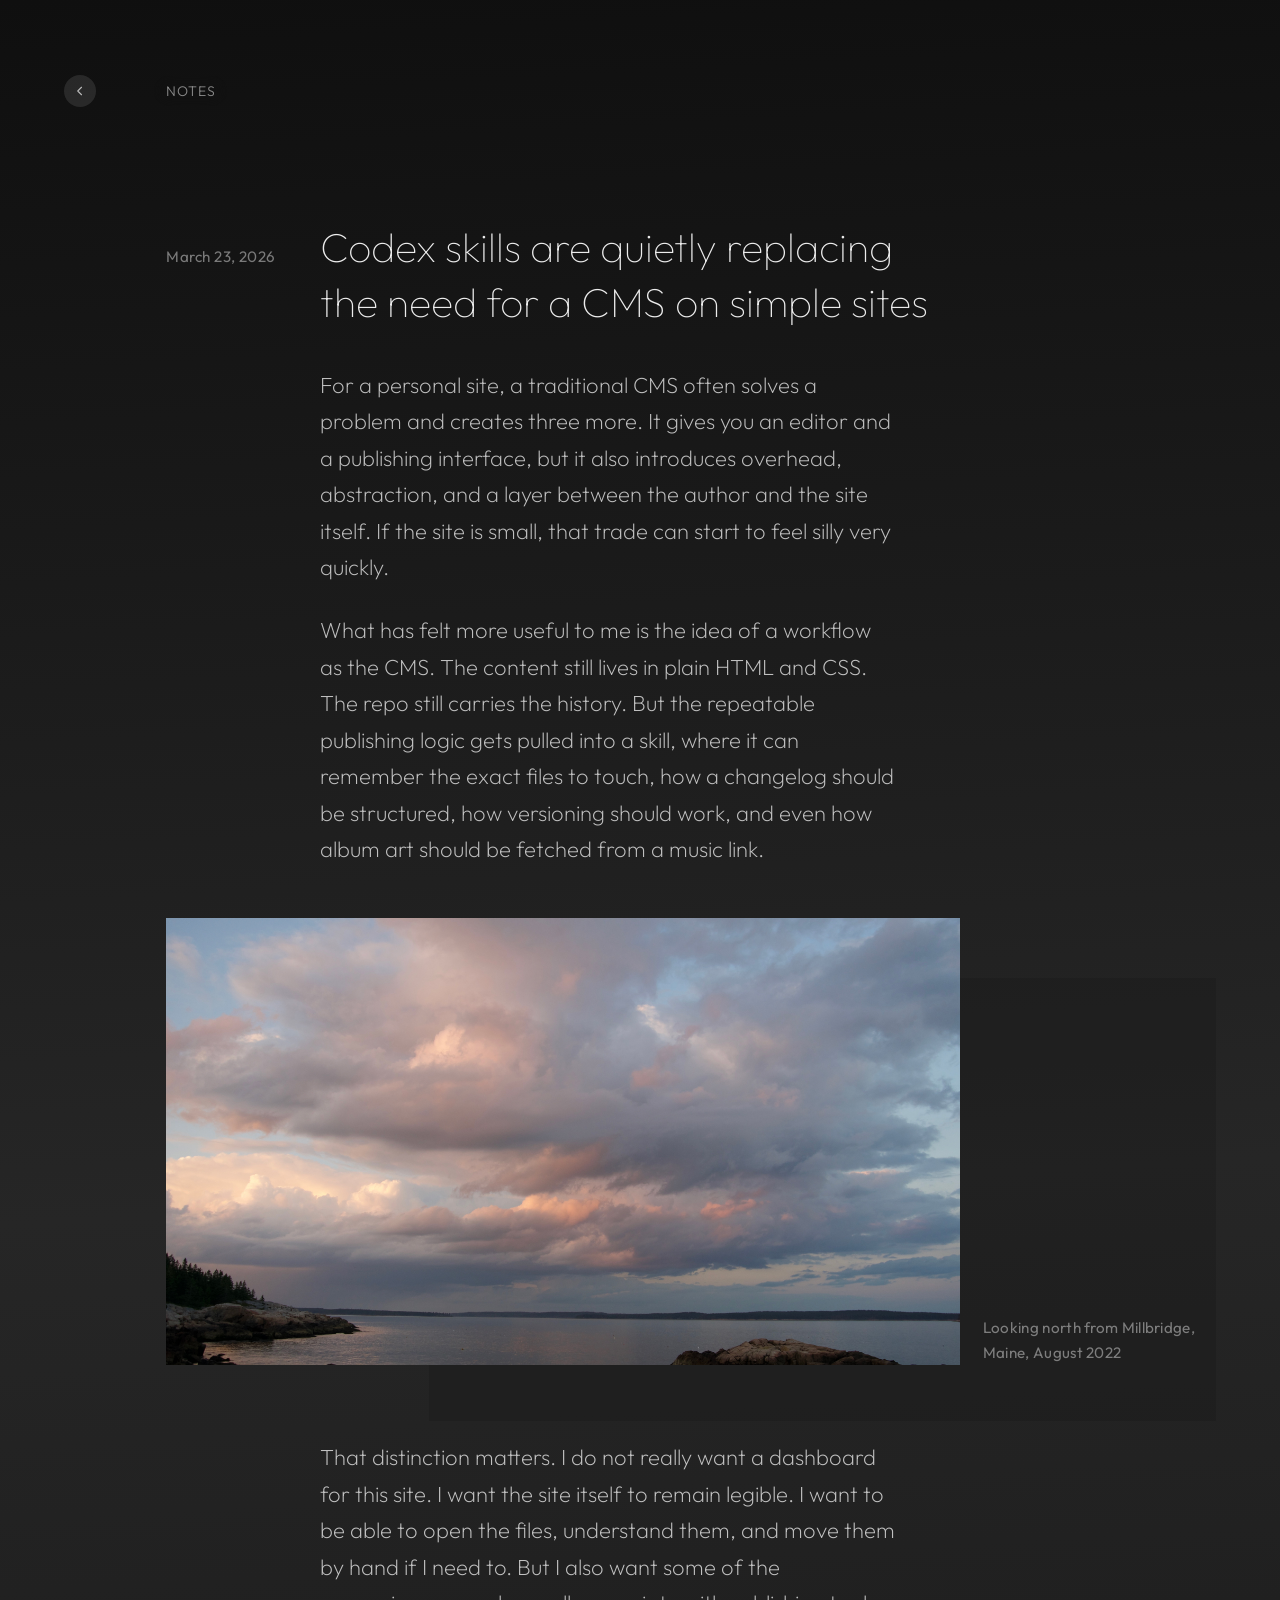
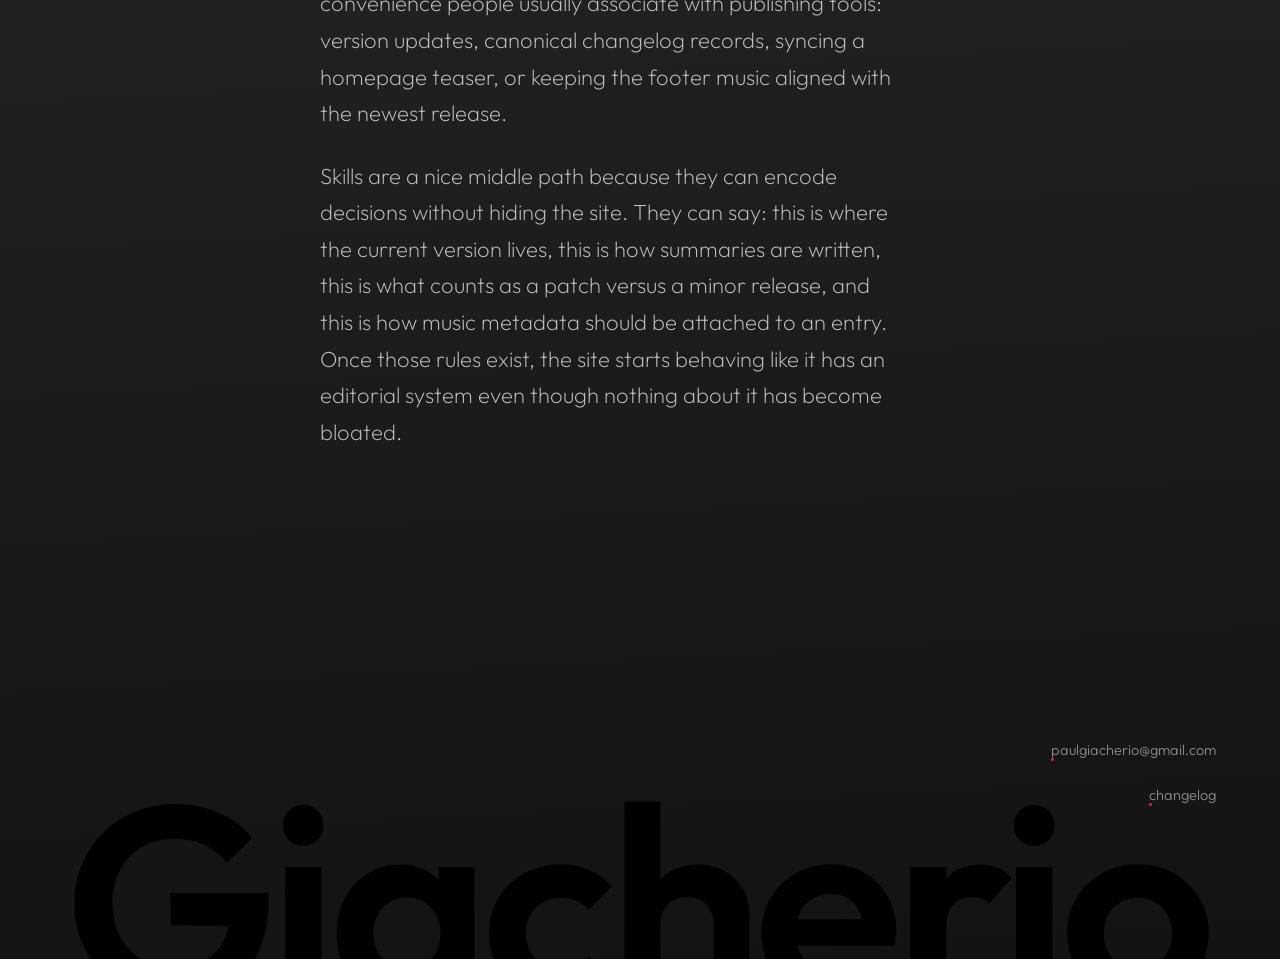
==== commit 719fd6a6: "Release v1.0.0 new design" ====
--- a/blog.html
+++ b/blog.html
@@ -5,10 +5,10 @@
   <meta name="viewport" content="width=device-width, initial-scale=1.0">
   <title>Codex Skills vs. CMS Weight — Paul Giacherio</title>
   <link rel="icon" type="image/png" sizes="32x32" href="img/favicon.png">
-  <link rel="stylesheet" href="style.css">
+  <link rel="stylesheet" href="style.css?v=9">
   <link href="https://fonts.googleapis.com/css2?family=Outfit:wght@100;200;300;400;500;600;700;800;900&display=swap" rel="stylesheet">
 </head>
-<body>
+<body class="is-loading">
   <a class="skip-link" href="#main-content">Skip to content</a>
   <div class="page page--interior page--blog">
     <header class="stream-header">
@@ -46,12 +46,17 @@
 
     <footer class="site-footer site-footer--interior site-footer--composed">
       <div class="site-footer__meta">
-        <p class="site-footer__email"><a class="site-footer__link" href="mailto:paulgiacherio@gmail.com">paulgiacherio@gmail.com</a></p>
+        <p class="site-footer__email"><a class="site-footer__link link-orbit" href="mailto:paulgiacherio@gmail.com">paulgiacherio@gmail.com</a></p>
+        <p class="site-footer__changelog"><a class="site-footer__link link-orbit" href="changelog.html">changelog</a></p>
       </div>
       <div class="site-footer__name-wrap">
-        <img class="site-footer__name" src="img/giacherio-footer.svg" alt="" aria-hidden="true">
+        <button class="site-footer__name-button" type="button" aria-label="Giacherio pronunciation: Jah-care-ee-oh">
+          <img class="site-footer__name" src="img/giacherio-footer-dark.svg" alt="" aria-hidden="true">
+          <span class="site-footer__pronunciation" role="tooltip">Jah &bull; <strong>care</strong> &bull; ee &bull; oh</span>
+        </button>
       </div>
     </footer>
   </div>
+  <script defer src="js/page-transitions.js?v=1"></script>
 </body>
 </html>
--- a/style.css
+++ b/style.css
@@ -19,16 +19,47 @@
   --space-3: calc(var(--space-unit) * var(--phi) * var(--phi));
   --space-4: calc(var(--space-unit) * var(--phi) * var(--phi) * var(--phi));
 
-  /* Row unit: 1/12 viewport height, capped — use for rows, margins, padding */
-  --row-unit: min(calc(100vh / 12), 90px);
+  /* Row unit: targets 1/12 viewport height, clamped for extreme aspect ratios */
+  --row-unit: clamp(60px, calc(100vh / 12), 100px);
+
+  /* 9-column layout — shared by all section grids */
+  --page-columns: [c1] 5% [c2] 8% [c3] 12% [c4] 25% [c5] 25% [c6] 12% [c7] 8% [c8] 5% [c9];
 
   /* Colors */
-  --bg:            #322F38;
-  --text:          #e8e6e3;
-  --text-muted:    #989694;
-  --color-heading: #D9D2E8;
-  --color-label:   #88839C;
-  --page-gradient: radial-gradient(211.68% 100% at 2.89% 3.26%, #2E3238 0%, #2F2E38 20.71%, #322E38 38.67%, #2D3648 73.9%, #2E3238 100%);
+  --bg:            #171717;
+  --page-bg:       linear-gradient(177deg, #0F0F0F 0.04%, #262626 46.62%, #131313 99.92%), #171717;
+  --accent-gradient: linear-gradient(93deg, #FF1CB7 2.22%, #FE262A 57.93%);
+  --footer-bg:     #0c0c0c;
+
+  /* Index text scale, codified from the role table */
+  --text-display:  #fff;
+  --text-strong:   rgba(255, 255, 255, 0.9);
+  --text-medium:   rgba(255, 255, 255, 0.68);
+  --text-soft:     rgba(255, 255, 255, 0.5);
+  --text-faint:    rgba(255, 255, 255, 0.4);
+  --text-label:    #8c8c8c;
+  --text-inactive: #373737;
+
+  /* Index surfaces and states */
+  --surface-panel: rgba(0, 0, 0, 0.1);
+  --surface-card:  rgba(0, 0, 0, 0.15);
+  --surface-faint: rgba(255, 255, 255, 0.02);
+  --surface-ghost: rgba(38, 38, 38, 0.38);
+  --surface-overlay: rgba(25, 25, 25, 0.92);
+  --surface-tooltip: rgba(25, 25, 25, 0.82);
+  --surface-tooltip-strong: rgba(27, 27, 27, 0.88);
+  --surface-control: rgba(255, 255, 255, 0.1);
+  --surface-control-hover: rgba(255, 255, 255, 0.18);
+  --border-subtle: rgba(255, 255, 255, 0.08);
+  --border-soft:   rgba(255, 255, 255, 0.16);
+  --focus-ring:    rgba(232, 232, 232, 0.75);
+  --focus-ring-soft: rgba(232, 232, 232, 0.42);
+
+  /* Legacy aliases */
+  --text:          #e8e8e8;
+  --text-muted:    #888;
+  --color-heading: var(--text-display);
+  --color-label:   var(--text-label);
 }
 
 
@@ -64,22 +95,42 @@
    3. Base Styles
    ------------------------------------------------------------ */
 
-html,
-body {
+html {
   -webkit-text-size-adjust: 100%;
   min-height: 100%;
-  background: var(--page-gradient);
-  background-color: #2E3238;
-  background-repeat: no-repeat;
-  background-size: cover;
+  background: var(--bg);
 }
 
 body {
+  background: var(--page-bg);
   color: var(--text-muted);
   font-family: 'Outfit', sans-serif;
   font-weight: 400;
   line-height: 1.6;
   min-height: 100vh;
+  opacity: 1;
+  transition: opacity 0.28s ease;
+}
+
+.page {
+  transform: translate3d(0, 0, 0);
+  transition: transform 0.28s ease;
+}
+
+body.is-loading:not(.is-ready) {
+  opacity: 0;
+}
+
+body.is-exiting {
+  opacity: 0;
+}
+
+body.is-loading:not(.is-ready) .page {
+  transform: translate3d(0, 10px, 0);
+}
+
+body.is-exiting .page {
+  transform: translate3d(0, 8px, 0);
 }
 
 /* Skip link */
@@ -89,10 +140,10 @@
   left: 0.75rem;
   z-index: 100;
   padding: 0.6rem 0.8rem;
-  background: rgba(25, 25, 30, 0.92);
+  background: var(--surface-overlay);
   color: var(--text);
   text-decoration: none;
-  border: 1px solid rgba(255, 255, 255, 0.16);
+  border: 1px solid var(--border-soft);
   transform: translateY(-140%);
   transition: transform 0.2s ease;
 }
@@ -113,66 +164,47 @@
 }
 
 a:focus-visible {
-  outline: 2px solid rgba(232, 230, 227, 0.75);
+  outline: 2px solid var(--focus-ring);
   outline-offset: 4px;
 }
 
 
 /* ------------------------------------------------------------
-   4. Page Grid
+   4. Page wrapper + section grid pattern
    ------------------------------------------------------------ */
 
 /*
-  8 columns (9 named lines), 12 named rows + auto rows beyond.
-
   Column lines: c1 | c2 | c3 | c4 | c5 | c6 | c7 | c8 | c9
-  Row lines:    r1 – r13 (each row = --row-unit); rows 13+ use numbers
-  Usage:
-    grid-column: c3 / c6;    spans cols 3–5
-    grid-row: r1 / r4;       spans rows 1–3
-    grid-row: 13 / 25;       rows beyond 12
+  Each section that needs the 9-col grid uses:
+    grid-template-columns: var(--page-columns)
+  Row heights within each section use var(--row-unit), which targets 1/12 vh within practical bounds.
 */
 
+/* Max-width wrapper only — no grid, no rows */
 .page {
-  position: relative;
-  display: grid;
   width: min(100%, 1800px);
   margin-inline: auto;
-  grid-template-columns: [c1] 5% [c2] 8% [c3] 12% [c4] 25% [c5] 25% [c6] 12% [c7] 8% [c8] 5% [c9];
-  grid-template-rows:
-    [r1]  var(--row-unit)
-    [r2]  var(--row-unit)
-    [r3]  var(--row-unit)
-    [r4]  var(--row-unit)
-    [r5]  var(--row-unit)
-    [r6]  var(--row-unit)
-    [r7]  var(--row-unit)
-    [r8]  var(--row-unit)
-    [r9]  var(--row-unit)
-    [r10] var(--row-unit)
-    [r11] var(--row-unit)
-    [r12] var(--row-unit)
-    [r13];
-  grid-auto-rows: minmax(var(--row-unit), auto);
-  gap: 0;
-}
-
+}
+
+/* Interior pages need their own grid since they don't use hero/sections */
 .page--interior {
+  display: grid;
+  grid-template-columns: var(--page-columns);
   min-height: 100vh;
-  grid-template-rows: auto minmax(0, 1fr) auto;
   row-gap: calc(var(--row-unit) * 1.5);
 }
 
 .page--blog {
+  display: grid;
+  grid-template-columns: var(--page-columns);
   row-gap: 0;
   min-height: 100vh;
 }
 
+/* Home page content sections — each a full-width 9-col grid */
 .page-sections {
-  grid-column: 1 / 9;
-  grid-row: 34 / auto;
-  display: grid;
-  grid-template-columns: inherit;
+  display: grid;
+  grid-template-columns: var(--page-columns);
   align-content: start;
 }
 
@@ -180,7 +212,7 @@
 .interior-hero {
   grid-column: 1 / 9;
   display: grid;
-  grid-template-columns: inherit;
+  grid-template-columns: var(--page-columns);
   padding-top: calc(var(--row-unit) * 2);
 }
 
@@ -195,7 +227,7 @@
 .interior-main {
   grid-column: 1 / 9;
   display: grid;
-  grid-template-columns: inherit;
+  grid-template-columns: var(--page-columns);
   align-content: start;
 }
 
@@ -205,40 +237,43 @@
    ------------------------------------------------------------ */
 
 .hero {
-  display: contents;
+  display: grid;
+  grid-template-columns: var(--page-columns);
+  grid-template-rows: repeat(15, var(--row-unit));
+  transform: translate3d(0, var(--hero-offset, 0px), 0);
+  will-change: transform;
 }
 
 .hero__text {
   display: contents;
 }
 
-.hero__parallax-anchor {
-  grid-column: 1 / 9;
-  grid-row: 1 / 34;
-  visibility: hidden;
-  pointer-events: none;
-}
-
-.hero__name {
-  grid-column: 3 / 5;
+
+.hero__intro {
+  display: contents;
+}
+
+.hero__intro-name {
+  grid-column: c3 / c6;
+  grid-row: 4;
+  position: relative;
+  z-index: 2;
+  align-self: start;
+  font-size: clamp(1.25rem, 2vw, 2.5rem);
+  font-weight: 100;
+  line-height: 1.2;
+  color: var(--text-soft);
+}
+
+.hero__intro-title {
+  grid-column: c3 / c7;
   grid-row: 5;
   position: relative;
   z-index: 2;
-  font-size: clamp(1rem, 0.9vw + 0.5rem, 1rem);
-  font-weight: 400;
-  letter-spacing: 0.075em;
-  text-transform: uppercase;
-  color: var(--color-label);
-}
-
-.hero__title {
-  grid-column: 3 / 5;
-  grid-row: 6;
-  position: relative;
-  z-index: 2;
-  font-size: clamp(2.25rem, 3.2vw, 3.5rem);
-  font-weight: 100;
-  line-height: 1.33;
+  align-self: start;
+  font-size: clamp(2.5rem, 6vw, 7rem);
+  font-weight: 200;
+  line-height: 1.12;
   color: var(--color-heading);
 }
 
@@ -250,14 +285,14 @@
   font-size: 1rem;
   font-weight: 200;
   letter-spacing: 0.1em;
-  color: rgba(255, 255, 255, 0.4);
+  color: var(--text-faint);
   writing-mode: vertical-rl;
   white-space: nowrap;
 }
 
 
 /* ------------------------------------------------------------
-   6. Parallax Panels
+   6. Parallax
    ------------------------------------------------------------ */
 
 .parallax-layer {
@@ -265,57 +300,6 @@
   will-change: transform;
 }
 
-.hero__panel-1 {
-  grid-column: 1 / 6;
-  grid-row: 2 / 13;
-  position: relative;
-  z-index: 0;
-  mix-blend-mode: overlay;
-  transform: translate3d(0, var(--parallax-offset), 0) scaleX(-1);
-}
-
-.hero__panel-1::before {
-  content: '';
-  position: absolute;
-  inset: 0;
-  background: radial-gradient(101.63% 82.14% at -10.06% 20.84%, rgba(255, 255, 255, 0.29) 0%, rgba(255, 255, 255, 0.12) 40%, rgba(255, 255, 255, 0.04) 70%, rgba(255, 255, 255, 0) 100%);
-}
-
-.hero__panel-1::after {
-  content: '';
-  position: absolute;
-  inset: 0;
-  background-image: url("data:image/svg+xml,%3Csvg viewBox='0 0 256 256' xmlns='http://www.w3.org/2000/svg'%3E%3Cfilter id='noise'%3E%3CfeTurbulence type='fractalNoise' baseFrequency='0.9' numOctaves='4' stitchTiles='stitch'/%3E%3C/filter%3E%3Crect width='100%25' height='100%25' filter='url(%23noise)'/%3E%3C/svg%3E");
-  opacity: 0.03;
-  pointer-events: none;
-}
-
-.hero__panel-2 {
-  grid-column: 1 / 7;
-  grid-row: 8 / 17;
-  position: relative;
-  z-index: 0;
-  mix-blend-mode: overlay;
-  opacity: 0.4;
-  transform: translate3d(0, var(--parallax-offset), 0);
-}
-
-.hero__panel-2::before {
-  content: '';
-  position: absolute;
-  inset: 0;
-  background: radial-gradient(68.34% 263.06% at -5.55% -13.78%, rgba(255, 255, 255, 0) 0%, rgba(46, 49, 56, 0.2) 35%, rgba(46, 49, 56, 0.4) 70%, rgba(46, 49, 56, 0.5) 100%);
-}
-
-.hero__panel-2::after {
-  content: '';
-  position: absolute;
-  inset: 0;
-  background-image: url("data:image/svg+xml,%3Csvg viewBox='0 0 256 256' xmlns='http://www.w3.org/2000/svg'%3E%3Cfilter id='noise'%3E%3CfeTurbulence type='fractalNoise' baseFrequency='0.9' numOctaves='4' stitchTiles='stitch'/%3E%3C/filter%3E%3Crect width='100%25' height='100%25' filter='url(%23noise)'/%3E%3C/svg%3E");
-  opacity: 0.04;
-  pointer-events: none;
-}
-
 
 /* ------------------------------------------------------------
    7. Glamour (Photo)
@@ -323,32 +307,33 @@
 
 .glamour {
   grid-column: 4 / 8;
-  grid-row: 12 / 22;
+  grid-row: 7 / 16;
   position: relative;
-  background-image: url("img/image.png");
-  background-size: cover;
-  background-position: center;
-  transform: translate3d(0, var(--parallax-offset), 0);
+  transform: translate3d(0, var(--glamour-offset, 0px), 0);
+  will-change: transform;
+  overflow: hidden;
   border-radius: 4px;
+}
+
+.glamour__image {
+  position: absolute;
+  inset: 0;
+  display: block;
+  width: 100%;
+  height: 100%;
+  object-fit: cover;
+  object-position: center;
+  opacity: 0.8;
 }
 
 .glamour__credit-wrap {
   position: absolute;
   right: clamp(0.85rem, 1.5vw, 1.4rem);
   bottom: clamp(0.85rem, 1.5vw, 1.4rem);
-  display: grid;
-  justify-items: end;
-  padding-top: 0.35rem;
-}
-
-/* Extends the hover target above the icon to bridge to the tooltip */
-.glamour__credit-wrap::before {
-  content: "";
-  position: absolute;
-  right: 0;
-  bottom: 100%;
-  width: max(100%, 11rem);
-  height: 0.75rem;
+  display: flex;
+  align-items: center;
+  gap: 0.5rem;
+  z-index: 1;
 }
 
 .glamour__credit {
@@ -356,10 +341,10 @@
   place-items: center;
   width: 1.5rem;
   aspect-ratio: 1;
-  color: rgba(255, 255, 255, 0.9);
+  color: var(--text-strong);
   text-decoration: none;
   opacity: 0.8;
-  transition: opacity 0.2s ease, transform 0.2s ease;
+  transition: opacity 0.2s ease;
 }
 
 .glamour__credit svg {
@@ -370,41 +355,34 @@
 .glamour__credit:hover,
 .glamour__credit:focus-visible {
   opacity: 1;
-  transform: translateY(-1px);
 }
 
 .glamour__credit:focus-visible {
-  outline: 2px solid rgba(232, 230, 227, 0.42);
+  outline: 2px solid var(--focus-ring-soft);
   outline-offset: 3px;
   border-radius: 999px;
 }
 
 .glamour__tooltip {
-  position: absolute;
-  right: 0;
-  bottom: calc(100% + 0.2rem);
   padding: 0.45rem 0.65rem;
-  background: rgba(25, 25, 30, 0.82);
+  background: var(--surface-tooltip);
   backdrop-filter: blur(14px);
-  border: 1px solid rgba(255, 255, 255, 0.08);
+  border: 1px solid var(--border-subtle);
   border-radius: 999px;
-  color: rgba(232, 230, 227, 0.88);
+  color: var(--text-strong);
   font-size: 0.8125rem;
   line-height: 1;
   letter-spacing: 0.04em;
   white-space: nowrap;
   opacity: 0;
   pointer-events: none;
-  transform: translateY(0.25rem);
-  transition: opacity 0.18s ease, transform 0.18s ease;
+  transition: opacity 0.18s ease;
 }
 
 .glamour__credit-wrap:hover .glamour__tooltip,
-.glamour__credit-wrap:focus-within .glamour__tooltip,
-.glamour__tooltip:hover {
+.glamour__credit-wrap:focus-within .glamour__tooltip {
   opacity: 1;
   pointer-events: auto;
-  transform: translateY(2px);
 }
 
 .glamour__tooltip-link {
@@ -421,39 +399,75 @@
 
 
 /* ------------------------------------------------------------
-   8. Overview Panel
+   8. Intro Paragraph
    ------------------------------------------------------------ */
 
-.overview-panel-2 {
-  grid-column: 2 / 5;
-  grid-row: 23 / 32;
-  display: grid;
-  padding: calc(var(--row-unit) * 2);
-  background: rgba(38, 36, 45, 0.7);
-  backdrop-filter: blur(92px);
-}
-
-.overview-panel-2__content {
-  place-self: center;
-  width: 100%;
-  max-width: clamp(18rem, 28vw, 26rem);
-}
-
-.overview-panel-2__eyebrow {
-  margin-bottom: clamp(0.9rem, 1.2vw, 1.25rem);
-  font-size: clamp(1rem, 0.9vw + 0.5rem, 1rem);
-  font-weight: 400;
-  letter-spacing: 0.075em;
-  text-transform: uppercase;
-  color: var(--color-label);
-}
-
-.overview-panel-2__content > p:not(.overview-panel-2__eyebrow) {
-  font-size: clamp(1rem, 0.3rem + 1vw, 1.3rem);
-  line-height: 1.62;
-  font-weight: 100;
-  color: rgba(255, 255, 255, 0.7);
-}
+.home-section {
+  grid-column: 1 / 9;
+  display: grid;
+  grid-template-columns: var(--page-columns);
+  padding-block-start: calc(var(--row-unit) * 2);
+  padding-block-end: calc(var(--row-unit) * 2);
+}
+
+.intro-para__text {
+  grid-column: c2 / c7;
+  position: relative;
+  font-size: clamp(2rem, 4.8vw, 5.5rem);
+  font-weight: 200;
+  line-height: 1.31;
+  color: var(--text-inactive);
+}
+
+.intro-para__layer {
+  display: block;
+}
+
+.intro-para__layer--gradient {
+  position: absolute;
+  inset: 0;
+  pointer-events: none;
+  background: var(--accent-gradient);
+  -webkit-background-clip: text;
+  background-clip: text;
+  color: transparent;
+  -webkit-text-fill-color: transparent;
+}
+
+.intro-para__layer--mask {
+  position: relative;
+  color: var(--text-inactive);
+}
+
+.intro-para__layer--gradient .intro-para__word {
+  opacity: 0;
+}
+
+.intro-para__layer--gradient .intro-para__word.lit {
+  opacity: 1;
+}
+
+.intro-para__word {
+  color: var(--text-inactive);
+  -webkit-text-fill-color: var(--text-inactive);
+  transition: color 0.25s ease, -webkit-text-fill-color 0.25s ease;
+}
+
+.intro-para__word.lit {
+  color: transparent;
+  -webkit-text-fill-color: transparent;
+}
+
+/*
+  Optional pinned intro variant, parked for later:
+  .intro-para { min-height: 350vh; padding-block-start: 50vh; }
+  .intro-para__text {
+    position: sticky;
+    align-self: start;
+    top: 50vh;
+    transform: translate3d(0, -50%, 0);
+  }
+*/
 
 
 /* ------------------------------------------------------------
@@ -462,21 +476,49 @@
 
 .role-table {
   grid-column: 3 / 7;
-  display: grid;
-  margin-block: calc(var(--row-unit) * 2.25) calc(var(--row-unit) * 2.75);
+  position: relative;
+  display: grid;
+  grid-template-columns: 12fr 25fr 25fr 12fr;
+  grid-template-rows: repeat(2, minmax(calc(var(--row-unit) * 1.1), auto));
   align-content: start;
 }
 
+.roles {
+  min-height: calc(var(--row-unit) * 11.7);
+  align-items: center;
+}
+
+.role-table__panel {
+  position: absolute;
+  top: 50%;
+  left: -10.8108%;
+  width: 60.8108%;
+  height: calc(var(--row-unit) * 7.7);
+  background: var(--surface-panel);
+  --parallax-offset: 0px;
+  transform: translate3d(0, calc(-50% + var(--parallax-offset)), 0);
+  pointer-events: none;
+  z-index: 0;
+}
+
 .role-table__row {
-  display: grid;
-  grid-template-columns: 12fr 25fr 25fr 12fr;
+  grid-column: 1 / -1;
+  display: grid;
+  grid-template-columns: subgrid;
   align-items: center;
-  min-height: calc(var(--row-unit) * 1.1);
-  border-top: 1px solid rgba(255, 255, 255, 0.08);
-}
-
-.role-table__row:last-child {
-  border-bottom: 1px solid rgba(255, 255, 255, 0.08);
+  z-index: 1;
+}
+
+.role-table__row + .role-table__row {
+  border-top: 1px solid var(--border-subtle);
+}
+
+.role-table__row:nth-of-type(2) {
+  grid-row: 1;
+}
+
+.role-table__row:nth-of-type(3) {
+  grid-row: 2;
 }
 
 .role-table__label {
@@ -492,17 +534,26 @@
   font-size: clamp(1rem, 0.82rem + 0.45vw, 1.25rem);
   line-height: 1.3;
   font-weight: 300;
-  color: rgba(232, 230, 227, 0.9);
+  color: var(--text-strong);
+}
+
+.role-table__title {
+  font-weight: 400;
+}
+
+.role-table__company {
+  font-weight: 200;
+  color: var(--text-medium);
 }
 
 .role-table__url {
-  grid-column: 3;
+  grid-column: 4;
   align-self: center;
   justify-self: start;
   font-size: 1rem;
   line-height: 1.2;
   font-weight: 300;
-  color: var(--color-label);
+  color: var(--text-soft);
 }
 
 .role-table__url .link-orbit::after {
@@ -515,7 +566,6 @@
    ------------------------------------------------------------ */
 
 .link-orbit {
-  --link-orbit-accent: #63E6D8;
   position: relative;
   display: inline-flex;
   align-items: baseline;
@@ -530,7 +580,7 @@
   bottom: 0;
   width: 0.1875rem;
   height: 0.1875rem;
-  background: var(--link-orbit-accent);
+  background: var(--accent-gradient);
   border-radius: 999px;
   transform-origin: left center;
   transition: width 0.22s ease, border-radius 0.22s ease, opacity 0.22s ease;
@@ -544,7 +594,7 @@
 }
 
 .link-orbit:focus-visible {
-  outline: 2px solid rgba(232, 230, 227, 0.75);
+  outline: 2px solid var(--focus-ring);
   outline-offset: 4px;
 }
 
@@ -555,10 +605,9 @@
 
 .clients {
   grid-column: 1 / 9;
-  margin-top: calc(var(--row-unit) * 2);
-  display: grid;
-  grid-template-columns: inherit;
   --clients-gap: clamp(0.9rem, 1.5vw, 1.75rem);
+  padding-block-start: calc(var(--row-unit) * 4);
+  padding-block-end: calc(var(--row-unit) * 4);
   align-content: start;
 }
 
@@ -566,8 +615,8 @@
   grid-column: 1 / 9;
   display: grid;
   grid-template-columns: inherit;
-  grid-template-rows: auto auto;
-  row-gap: clamp(1.5rem, 2.5vw, 2.5rem);
+  grid-template-rows: auto;
+  row-gap: 0;
   align-items: start;
 }
 
@@ -579,18 +628,19 @@
   width: 100%;
   max-width: 22rem;
   text-align: left;
-  font-size: clamp(1.35rem, 1rem + 0.9vw, 2rem);
+  font-size: clamp(1.05rem, 0.85rem + 0.55vw, 1.45rem);
   line-height: 1.45;
   font-weight: 200;
-  color: rgba(232, 230, 227, 0.6);
+  color: var(--text-strong);
 }
 
 .clients__cards {
   grid-column: 4 / 7;
-  grid-row: 2;
+  grid-row: 1;
   container-type: inline-size;
+  --client-card-ratio: 0.68;
   --client-card-width: calc((100cqw - (var(--clients-gap) * 2)) / 3);
-  --client-card-height: calc(var(--client-card-width) / 0.76);
+  --client-card-height: calc(var(--client-card-width) / var(--client-card-ratio));
   display: grid;
   grid-template-columns: repeat(3, minmax(0, 1fr));
   column-gap: var(--clients-gap);
@@ -601,13 +651,13 @@
   display: grid;
   gap: var(--clients-gap);
   align-content: start;
+  --parallax-offset: 0px;
   transform: translate3d(0, var(--parallax-offset), 0);
 }
 
 .clients__column--left {
   grid-column: 1;
   grid-row: 1;
-  margin-top: calc(var(--client-card-height) * 0.5);
 }
 
 .clients__column--center {
@@ -631,15 +681,29 @@
   display: grid;
   place-items: center;
   width: 100%;
-  aspect-ratio: 0.75;
+  aspect-ratio: var(--client-card-ratio);
   padding: var(--client-card-padding);
-  background: rgba(0, 0, 0, 0.1);
+  background: var(--surface-card);
   overflow: hidden;
   transition: transform 0.22s ease;
 }
 
+.client-card::after {
+  content: "";
+  position: absolute;
+  top: var(--client-card-padding);
+  right: var(--client-card-padding);
+  width: 0.42rem;
+  aspect-ratio: 1;
+  border-radius: 999px;
+  background: var(--accent-gradient);
+  opacity: 0;
+  transform: scale(0.6);
+  transition: opacity 0.18s ease, transform 0.18s ease;
+}
+
 .client-card--ghost {
-  background: rgba(38, 41, 53, 0.38);
+  background: var(--surface-ghost);
 }
 
 .client-card__logo {
@@ -648,7 +712,7 @@
   max-width: 42%;
   max-height: 50%;
   object-fit: contain;
-  opacity: 0.6;
+  opacity: 0.7;
   transform: translateY(var(--logo-offset-y));
   transition: transform 0.22s ease, opacity 0.22s ease;
 }
@@ -668,7 +732,7 @@
 .client-card__name {
   font-size: 1.05rem;
   font-weight: 300;
-  color: rgba(232, 230, 227, 0.78);
+  color: var(--color-heading);
 }
 
 .client-card__desc {
@@ -679,7 +743,7 @@
   font-size: 0.85rem;
   font-weight: 300;
   line-height: 1.4;
-  color: rgba(232, 230, 227, 0.42);
+  color: var(--text-soft);
   opacity: 0;
   transition: opacity 0.18s ease 0.06s;
 }
@@ -688,8 +752,14 @@
   transform: translateY(-4px);
 }
 
+.client-card:hover::after,
+.client-card:focus-within::after {
+  opacity: 1;
+  transform: scale(1);
+}
+
 .client-card:hover .client-card__logo {
-  opacity: 0.88;
+  opacity: 0.9;
 }
 
 .client-card:hover .client-card__footer {
@@ -710,8 +780,6 @@
   position: relative;
   display: grid;
   grid-template-columns: inherit;
-  margin-top: calc(var(--row-unit) * 7);
-  margin-bottom: 256px;
   min-height: clamp(32rem, 46vw, 54rem);
 }
 
@@ -722,7 +790,7 @@
   width: 100%;
   aspect-ratio: 1 / 1;
   min-height: clamp(28rem, 38vw, 48rem);
-  background: rgba(38, 36, 45, 0.35);
+  background: var(--surface-faint);
   transform: translate3d(0, var(--parallax-offset), 0);
   pointer-events: none;
 }
@@ -764,37 +832,47 @@
 }
 
 .changelog__entry + .changelog__entry {
-  border-top: 1px solid rgba(255, 255, 255, 0.08);
+  border-top: 1px solid var(--border-subtle);
 }
 
 .changelog__version {
   font-size: 0.95rem;
   font-weight: 300;
-  color: rgba(232, 230, 227, 0.88);
+  color: var(--text-strong);
 }
 
 .changelog__description {
   align-self: center;
   font-size: 0.95rem;
   font-weight: 300;
-  color: rgba(232, 230, 227, 0.58);
+  color: var(--text-soft);
 }
 
 .changelog__listening {
+  align-self: center;
+  justify-self: end;
+  width: 100%;
+}
+
+.changelog__listening-link {
   display: grid;
   grid-template-columns: 40px minmax(0, 1fr);
   gap: 0.75rem;
   align-items: center;
-  align-self: center;
-  justify-self: end;
-  width: 100%;
+  color: inherit;
+  text-decoration: none;
+}
+
+.changelog__listening-link:focus-visible {
+  outline: 2px solid var(--focus-ring);
+  outline-offset: 4px;
 }
 
 .changelog__art {
   width: 40px;
   height: 40px;
   object-fit: cover;
-  border: 1px solid rgba(255, 255, 255, 0.1);
+  border: 1px solid var(--border-subtle);
 }
 
 .changelog__listening-copy {
@@ -808,7 +886,7 @@
 .changelog__artist {
   font-size: 0.82rem;
   font-weight: 300;
-  color: rgba(232, 230, 227, 0.72);
+  color: var(--text-medium);
   white-space: nowrap;
 }
 
@@ -816,32 +894,19 @@
   font-size: 0.78rem;
   font-weight: 300;
   letter-spacing: 0.02em;
-  color: rgba(232, 230, 227, 0.42);
-}
-
-.changelog__record-link {
-  color: inherit;
-  text-decoration: none;
-}
-
-.changelog__record-link:hover,
-.changelog__record-link:focus-visible {
-  color: rgba(232, 230, 227, 0.72);
+  color: var(--text-faint);
+  transition: color 0.2s ease;
+}
+
+.changelog__listening-link:hover .changelog__record,
+.changelog__listening-link:focus-visible .changelog__record {
+  color: var(--text-medium);
 }
 
 .changelog__link-wrap {
   grid-column: 2;
   margin-top: clamp(1.5rem, 2vw, 2rem);
 }
-
-/* Changelog page variant */
-.changelog--page {
-  grid-column: 3 / 6;
-  margin-top: 0;
-  min-height: 0;
-  display: block;
-}
-
 
 /* ------------------------------------------------------------
    14. Blog Hero
@@ -883,7 +948,7 @@
   /* margin-top: clamp(0.75rem, 1.6vw, 1.2rem); */
   font-size: clamp(0.82rem, 0.65vw + 0.45rem, 0.95rem);
   letter-spacing: 0.03em;
-  color: rgba(232, 230, 227, 0.48);
+  color: rgba(232, 232, 232, 0.48);
 }
 
 .blog-hero__meta-dot {
@@ -909,7 +974,7 @@
   grid-template-columns: inherit;
   align-content: start;
   row-gap: clamp(1.65rem, 2vw, 2rem);
-  padding-bottom: clamp(12rem, 28vw, 18rem);
+  padding-bottom: calc(var(--row-unit) * 1.5);
 }
 
 .blog-post__paragraph {
@@ -929,8 +994,8 @@
   grid-column: 1 / -1;
   margin: clamp(0.75rem, 1.5vw, 1.25rem) 0;
   padding: clamp(1.25rem, 2vw, 1.75rem) 0;
-  border-top: 1px solid rgba(255, 255, 255, 0.08);
-  border-bottom: 1px solid rgba(255, 255, 255, 0.08);
+  border-top: 1px solid var(--border-subtle);
+  border-bottom: 1px solid var(--border-subtle);
 }
 
 .blog-quote p {
@@ -963,7 +1028,7 @@
   aspect-ratio: 1206 / 679;
   width: 75%;
   max-width: 100%;
-  background: rgba(17, 16, 22, 0.2);
+  background: rgba(17, 17, 17, 0.2);
   transform: translateY(60px);
 }
 
@@ -988,7 +1053,7 @@
   font-size: clamp(0.78rem, 0.4vw + 0.65rem, 0.95rem);
   line-height: 1.66;
   letter-spacing: 0.02em;
-  color: rgba(232, 230, 227, 0.6);
+  color: rgba(232, 232, 232, 0.6);
 }
 
 
@@ -1004,7 +1069,7 @@
   margin-top: calc(var(--row-unit) * 2);
   padding-top: calc(var(--row-unit) * 0.75);
   min-height: clamp(calc(var(--row-unit) * 5.25), 34vw, calc(var(--row-unit) * 7.2));
-  border-top: 1px solid rgba(255, 255, 255, 0.08);
+  border-top: 1px solid var(--border-subtle);
 }
 
 .site-footer--interior {
@@ -1019,50 +1084,55 @@
   grid-column: 1 / 9;
   display: grid;
   grid-template-columns: [c1] 5% [c2] 8% [c3] 12% [c4] 25% [c5] 25% [c6] 12% [c7] 8% [c8] 5% [c9];
+  grid-template-rows: auto minmax(0, 1fr);
   row-gap: 0;
-  align-content: start;
+  align-content: stretch;
   margin-top: 0;
   padding-bottom: 0;
-  padding-top: 2px;
-  min-height: 0;
+  padding-top: calc(var(--row-unit) * 1.25);
+  min-height: clamp(18rem, 31vw, 30rem);
   border-top: 0;
-}
-
-.site-footer--interior.site-footer--composed {
-  grid-column: 1 / 9;
+  overflow: hidden;
 }
 
 .site-footer--composed .site-footer__meta {
-  grid-column: 6 / 8;
-  display: grid;
-  row-gap: 1.5rem;
-  align-content: start;
+  grid-column: 2 / 8;
+  grid-row: 1;
+  display: grid;
+  row-gap: 1.35rem;
+  align-self: end;
+  align-content: end;
   justify-items: end;
-}
-
-.site-footer--composed .site-footer__meta::before {
-  content: "";
-  display: block;
+  margin-bottom: calc(var(--row-unit) * -2);
   width: 100%;
-  border-top: 1px solid rgba(255, 255, 255, 0.1);
+  position: relative;
+  z-index: 1;
 }
 
 .site-footer--composed .site-footer__email {
   grid-column: auto;
   justify-self: end;
   font-size: clamp(0.72rem, 0.45vw + 0.55rem, 0.92rem);
-  color: rgba(232, 230, 227, 0.6);
+  color: var(--text-soft);
   text-align: right;
+}
+
+.site-footer__changelog {
+  font-size: clamp(0.72rem, 0.45vw + 0.55rem, 0.92rem);
+  font-weight: 300;
+  color: var(--text-soft);
 }
 
 .site-footer--composed .site-footer__name-wrap {
   grid-column: 2 / 8;
+  grid-row: 2;
   justify-self: stretch;
   align-self: end;
   line-height: 0;
   height: auto;
   min-height: 0;
-  margin-top: 72px;
+  margin-top: 0;
+  margin-bottom: 0;
   width: 100%;
   aspect-ratio: 1736 / 269;
   overflow: hidden;
@@ -1092,17 +1162,8 @@
   transform: none;
 }
 
-/* Home footer: hide the "listening to" note (shown on interior pages) */
 .site-footer--home .site-footer__note {
-  display: none;
-}
-
-.site-footer__top {
-  grid-column: 1 / -1;
-  display: grid;
-  grid-template-columns: inherit;
-  align-items: end;
-  gap: 1rem;
+  justify-self: end;
 }
 
 .site-footer__email {
@@ -1110,7 +1171,7 @@
   justify-self: end;
   font-size: clamp(0.85rem, 0.6vw + 0.55rem, 1rem);
   font-weight: 300;
-  color: rgba(232, 230, 227, 0.62);
+  color: var(--text-soft);
 }
 
 .site-footer__link {
@@ -1121,11 +1182,11 @@
 
 .site-footer__link:hover,
 .site-footer__link:focus-visible {
-  color: rgba(232, 230, 227, 0.82);
+  color: var(--text-strong);
 }
 
 .site-footer__link:focus-visible {
-  outline: 2px solid rgba(232, 230, 227, 0.75);
+  outline: 2px solid var(--focus-ring);
   outline-offset: 4px;
 }
 
@@ -1136,14 +1197,14 @@
   width: fit-content;
   min-width: max-content;
   margin-top: calc(var(--row-unit) * -0.35);
-  color: rgba(232, 230, 227, 0.62);
+  color: var(--text-soft);
 }
 
 .site-footer__album-art {
   width: clamp(2.25rem, 3vw, 3rem);
   aspect-ratio: 1;
   object-fit: cover;
-  border: 1px solid rgba(255, 255, 255, 0.12);
+  border: 1px solid var(--border-soft);
 }
 
 .site-footer__note-copy {
@@ -1156,13 +1217,13 @@
 .site-footer__note-label {
   font-size: clamp(0.78rem, 0.5vw + 0.55rem, 0.9rem);
   font-weight: 300;
-  color: rgba(232, 230, 227, 0.5);
+  color: var(--text-soft);
 }
 
 .site-footer__note-title {
   font-size: clamp(0.85rem, 0.6vw + 0.6rem, 1rem);
   font-weight: 300;
-  color: rgba(232, 230, 227, 0.72);
+  color: var(--text-medium);
   white-space: nowrap;
 }
 
@@ -1196,7 +1257,7 @@
 }
 
 .site-footer__name-button:focus-visible {
-  outline: 2px solid rgba(232, 230, 227, 0.5);
+  outline: 2px solid var(--focus-ring-soft);
   outline-offset: 6px;
 }
 
@@ -1205,15 +1266,15 @@
   left: 50%;
   bottom: 32px;
   padding: 0.5rem 0.75rem;
-  border: 1px solid rgba(255, 255, 255, 0.08);
-  background: rgba(27, 28, 34, 0.88);
+  border: 1px solid var(--border-subtle);
+  background: var(--surface-tooltip-strong);
   backdrop-filter: blur(16px);
   border-radius: 999px;
   font-size: 0.78rem;
   font-weight: 300;
   line-height: 1;
   letter-spacing: 0.03em;
-  color: rgba(232, 230, 227, 0.82);
+  color: var(--text-strong);
   white-space: nowrap;
   opacity: 0;
   pointer-events: none;
@@ -1224,7 +1285,7 @@
 
 .site-footer__pronunciation strong {
   font-weight: 600;
-  color: rgba(255, 255, 255, 0.96);
+  color: var(--color-heading);
 }
 
 .site-footer__name {
@@ -1244,8 +1305,11 @@
 
 /* Page variant — override fixed row template so rows expand for content */
 .page--stream {
+  display: grid;
+  grid-template-columns: var(--page-columns);
   min-height: 100vh;
   grid-template-rows: none;
+  row-gap: 0;
 }
 
 /* --- Header --- */
@@ -1275,16 +1339,16 @@
   width: 2rem;
   height: 2rem;
   border-radius: 50%;
-  border: 1px solid rgba(232, 230, 227, 0.2);
-  color: rgba(232, 230, 227, 0.7);
+  border: 0;
+  background: var(--surface-control);
+  color: var(--text-medium);
   text-decoration: none;
-  transition: border-color 0.2s ease, color 0.2s ease, background 0.2s ease;
+  transition: color 0.2s ease, background 0.2s ease;
 }
 
 .stream-header__btn:hover {
-  border-color: rgba(232, 230, 227, 0.4);
-  color: rgba(232, 230, 227, 1);
-  background: rgba(232, 230, 227, 0.04);
+  color: var(--color-heading);
+  background: var(--surface-control-hover);
 }
 
 .stream-header__chevron {
@@ -1303,7 +1367,7 @@
   font-size: 0.875rem;
   font-weight: 300;
   letter-spacing: 0.06em;
-  color: rgba(232, 230, 227, 0.5);
+  color: var(--text-soft);
   margin: 0;
   text-transform: uppercase;
 }
@@ -1319,6 +1383,15 @@
   padding-bottom: 10vh;
 }
 
+.changelog-page {
+  grid-column: 1 / -1;
+  display: grid;
+  grid-template-columns: subgrid;
+  align-content: start;
+  padding-top: var(--row-unit);
+  padding-bottom: 10vh;
+}
+
 /* --- Individual entry --- */
 .stream__entry {
   grid-column: 1 / -1;
@@ -1338,17 +1411,18 @@
   font-weight: 300;
   letter-spacing: 0.08em;
   text-transform: uppercase;
-  color: rgba(232, 230, 227, 0.4);
-}
-
-/* --- Body column — all entries in c4 --- */
+  color: rgba(232, 232, 232, 0.4);
+}
+
+/* --- Body column — follows the interior/blog content measure --- */
 .stream__body {
-  grid-column: c4 / c5;
+  grid-column: c4 / c7;
+  max-width: 45vw;
 }
 
 /* Images break slightly wider to breathe */
 .stream__entry--image .stream__body {
-  grid-column: c4 / c6;
+  grid-column: c4 / c7;
 }
 
 /* --- Entry title (optional, for longer posts) --- */
@@ -1363,7 +1437,7 @@
 /* --- Text posts --- */
 .stream__text {
   font-size: clamp(1rem, 1.4vw, 1.2rem);
-  font-weight: 300;
+  font-weight: 200;
   line-height: 1.62;
   color: rgba(255, 255, 255, 0.72);
   margin-bottom: 1.2em;
@@ -1377,15 +1451,15 @@
 .stream__link-card {
   display: block;
   padding: 1.4rem 1.6rem;
-  border: 1px solid rgba(232, 230, 227, 0.1);
+  border: 1px solid rgba(232, 232, 232, 0.1);
   border-radius: 4px;
   text-decoration: none;
   transition: border-color 0.2s ease, background 0.2s ease;
 }
 
 .stream__link-card:hover {
-  border-color: rgba(232, 230, 227, 0.24);
-  background: rgba(232, 230, 227, 0.03);
+  border-color: rgba(232, 232, 232, 0.24);
+  background: rgba(232, 232, 232, 0.03);
 }
 
 .stream__link-title {
@@ -1399,7 +1473,7 @@
 .stream__link-source {
   font-size: 0.8rem;
   font-weight: 300;
-  color: rgba(232, 230, 227, 0.5);
+  color: rgba(232, 232, 232, 0.5);
 }
 
 /* --- Image posts --- */
@@ -1419,7 +1493,70 @@
   font-size: 1rem;
   font-weight: 300;
   line-height: 1.62;
-  color: rgba(255, 255, 255, 0.5);
+  color: var(--text-soft);
+}
+
+/* --- Changelog stream variant --- */
+.page--changelog .stream-header__title {
+  grid-column: c3 / c6;
+}
+
+.changelog--page {
+  grid-column: 1 / -1;
+  display: grid;
+  grid-template-columns: subgrid;
+  min-height: 0;
+}
+
+.changelog--page .changelog__list {
+  grid-column: 1 / -1;
+  display: grid;
+  grid-template-columns: subgrid;
+  grid-auto-rows: auto;
+  row-gap: calc(var(--row-unit) * 0.5);
+  align-content: start;
+  width: 100%;
+}
+
+.changelog--page .changelog__entry {
+  grid-column: 1 / -1;
+  position: relative;
+  display: grid;
+  grid-template-columns: subgrid;
+  gap: 0;
+  min-height: 0;
+  padding: 0;
+}
+
+.changelog--page .changelog__entry + .changelog__entry {
+  border-top: 0;
+}
+
+.changelog--page .changelog__entry + .changelog__entry::before {
+  content: "";
+  position: absolute;
+  top: calc(var(--row-unit) * -0.25);
+  left: 25%;
+  right: 5%;
+  height: 1px;
+  background: var(--border-subtle);
+}
+
+.changelog--page .changelog__version {
+  grid-column: c3 / c4;
+  padding-top: 0.1rem;
+}
+
+.changelog--page .changelog__description {
+  grid-column: c4 / c6;
+  max-width: 28rem;
+}
+
+.changelog--page .changelog__listening {
+  grid-column: c6 / c8;
+  justify-self: stretch;
+  width: auto;
+  max-width: 20rem;
 }
 
 
@@ -1446,6 +1583,7 @@
 
   .stream-header__title {
     grid-column: unset;
+    transform: none;
   }
 
   .stream__entry {
@@ -1463,6 +1601,34 @@
   .stream__body,
   .stream__entry--image .stream__body {
     grid-column: 1 / -1;
+    max-width: none;
+  }
+
+  .changelog-page {
+    grid-template-columns: 1fr;
+    padding-inline: 32px;
+  }
+
+  .changelog--page,
+  .changelog--page .changelog__list,
+  .changelog--page .changelog__entry {
+    grid-template-columns: 1fr;
+  }
+
+  .changelog--page .changelog__entry {
+    grid-column: 1 / -1;
+    gap: 0.35rem;
+  }
+
+  .changelog--page .changelog__version,
+  .changelog--page .changelog__description,
+  .changelog--page .changelog__listening {
+    grid-column: 1 / -1;
+  }
+
+  .changelog--page .changelog__entry + .changelog__entry::before {
+    left: 0;
+    right: 0;
   }
 }
 
@@ -1474,93 +1640,61 @@
     will-change: auto;
   }
 
-  /* Grid collapses to 3-column (gutter / content / gutter) */
-  .page {
-    grid-template-columns: [c1] 32px [c2] minmax(0, 1fr) [c3] 32px [c4];
+  /* Mobile column definition — all section grids inherit this */
+  :root {
+    --page-columns: [c1] 32px [c2] minmax(0, 1fr) [c3] 32px [c4];
+  }
+
+  .page--interior {
+    row-gap: clamp(2rem, 6vw, 3.5rem);
+  }
+
+  /* Hero */
+  .hero {
     grid-template-rows: none;
     grid-auto-rows: auto;
-    row-gap: clamp(2rem, 6vw, 3.5rem);
-  }
-
-  .page--interior {
-    row-gap: clamp(2rem, 6vw, 3.5rem);
-  }
-
-  /* Hero */
-  .hero {
-    display: grid;
-    grid-column: 1 / -1;
-    grid-template-columns: inherit;
-    grid-template-rows: minmax(60vh, auto) auto auto;
     row-gap: clamp(1.25rem, 5vw, 1.75rem);
-    padding-top: clamp(1.25rem, 5vw, 1.75rem);
-  }
-
-  .hero__parallax-anchor {
-    grid-column: 1 / -1;
-    grid-row: 1 / 8;
-  }
-
-  .hero__panel-1,
-  .hero__panel-2 {
-    display: none;
-  }
-
-  .hero__text {
-    grid-row: 1;
-    grid-column: 2 / 3;
-    display: grid;
-    align-content: center;
-    gap: clamp(0.75rem, 3vw, 1.25rem);
-    min-height: 100%;
-  }
-
-  .hero__name {
-    grid-column: 1;
-    align-self: auto;
-  }
-
-  .hero__title {
-    grid-column: 1;
-    align-self: auto;
-    font-size: clamp(2rem, 7vw, 3rem);
-    margin-bottom: 0;
+    padding-top: clamp(3.5rem, 14vw, 6rem);
+    padding-bottom: clamp(1.5rem, 6vw, 2.5rem);
   }
 
   .hero__version {
     display: none;
   }
 
-  .glamour,
-  .overview-panel-2 {
+  .hero__intro-name,
+  .hero__intro-title {
     grid-column: 2 / 3;
+    grid-row: auto;
+    align-self: auto;
+  }
+
+  .hero__intro-title {
+    font-size: clamp(2rem, 8vw, 3rem);
   }
 
   .glamour {
-    grid-row: 2;
+    grid-column: 2 / 3;
+    grid-row: auto;
     min-height: 10rem;
     max-height: 14rem;
     border-radius: 0;
+  }
+
+  .intro-para {
+    min-height: auto;
+    padding-block-start: calc(var(--row-unit) * 1.5);
+    padding-block-end: calc(var(--row-unit) * 1.5);
+  }
+
+  .intro-para__text {
+    grid-column: c2 / c3;
     transform: none;
-  }
-
-  .overview-panel-2 {
-    grid-row: 3;
-    padding: 0;
-    background: transparent;
-    backdrop-filter: none;
-  }
-
-  .overview-panel-2__content {
-    max-width: none;
+    font-size: clamp(1.5rem, 6vw, 2.5rem);
   }
 
   /* Page sections */
   .page-sections {
-    grid-column: 1 / -1;
-    grid-row: auto;
-    display: grid;
-    grid-template-columns: inherit;
     row-gap: clamp(2.5rem, 7vw, 4rem);
   }
 
@@ -1610,7 +1744,7 @@
   .blog-post {
     min-height: auto;
     row-gap: clamp(1.25rem, 5vw, 1.6rem);
-    padding-bottom: clamp(5rem, 16vw, 8rem);
+    padding-bottom: clamp(2.5rem, 10vw, 4rem);
   }
 
   .blog-post__paragraph {
@@ -1654,23 +1788,39 @@
     max-width: 18rem;
   }
 
-  .page--blog .site-footer__album-art {
-    display: block;
-  }
-
   /* Role table */
-  .role-table,
+  .roles,
   .clients,
-  .changelog,
+  .changelog-section,
   .site-footer {
     grid-column: 2 / 3;
   }
 
+  .roles,
+  .clients,
+  .changelog-section {
+    grid-template-columns: 1fr;
+  }
+
+  .roles {
+    min-height: 0;
+    align-items: start;
+  }
+
   .role-table {
+    grid-column: 1;
     margin-block: 0;
+    grid-template-columns: 1fr;
+    grid-template-rows: none;
+  }
+
+  .role-table__panel {
+    display: none;
   }
 
   .role-table__row {
+    grid-column: 1;
+    grid-row: auto;
     grid-template-columns: 1fr;
     align-items: start;
     gap: 0.3rem;
@@ -1685,7 +1835,8 @@
 
   /* Clients */
   .clients {
-    margin-top: clamp(3rem, 10vw, 5rem);
+    padding-block-start: clamp(6rem, 20vw, 10rem);
+    padding-block-end: clamp(6rem, 20vw, 10rem);
   }
 
   .clients__layout {
@@ -1712,6 +1863,7 @@
     overflow-x: auto;
     width: calc(100% + 32px);
     margin-right: -32px;
+    padding-top: 0;
     padding-bottom: 0.5rem;
     scroll-snap-type: x proximity;
     -webkit-overflow-scrolling: touch;
@@ -1751,9 +1903,8 @@
 
   /* Changelog */
   .changelog {
+    grid-column: 1;
     min-height: auto;
-    margin-top: clamp(3rem, 10vw, 5rem);
-    margin-bottom: clamp(2rem, 7vw, 3.5rem);
   }
 
   .changelog__panel {
@@ -1799,89 +1950,81 @@
     grid-column: 1;
   }
 
-  .changelog--page {
-    grid-column: 2 / 3;
-  }
-
   /* Footer */
   .site-footer {
     margin-top: 0;
-    min-height: auto;
   }
 
   .site-footer--interior {
     grid-column: 2 / 3;
-    margin-top: clamp(3rem, 10vw, 5rem);
+    margin-top: 0;
   }
 
   .site-footer--composed {
     grid-column: 2 / 3;
-    grid-template-columns: 1fr;
-    row-gap: 2rem;
-    padding-top: 0;
-  }
-
-  .site-footer--interior.site-footer--composed {
-    grid-column: 2 / 3;
-  }
-
-  .site-footer--composed .site-footer__meta,
+    display: block;
+    padding-top: clamp(2rem, 8vw, 3rem);
+    padding-bottom: clamp(2rem, 8vw, 3rem);
+    min-height: 0;
+    border-top: 1px solid var(--border-subtle);
+    margin-top: 0;
+  }
+
+  .site-footer--composed .site-footer__meta {
+    display: flex;
+    flex-direction: column;
+    align-items: flex-start;
+    gap: 0.75rem;
+    margin-bottom: 0;
+    padding-inline: 0;
+    width: 100%;
+  }
+
+  .site-footer--composed .site-footer__email,
+  .site-footer__changelog {
+    font-size: clamp(0.85rem, 1rem, 1rem);
+    justify-self: unset;
+  }
+
   .site-footer--composed .site-footer__name-wrap {
-    grid-column: 1;
-  }
-
-  .site-footer--composed .site-footer__email {
-    justify-self: start;
-  }
-
-  .site-footer--composed .site-footer__meta {
-    row-gap: 1.25rem;
-  }
-
-  .site-footer__top {
-    grid-column: 1 / -1;
-    grid-template-columns: 1fr;
-    align-items: flex-start;
-    gap: 1.5rem;
-  }
-
-  .site-footer__email {
-    grid-column: 1;
-    justify-self: start;
-  }
-
-  .site-footer__note {
-    margin-top: 0;
-  }
-
-  .site-footer__album-art {
     display: none;
   }
-
-  .site-footer__name-wrap {
-    grid-column: 1 / -1;
-    height: auto;
-  }
-
-  .site-footer__name-button {
-    height: auto;
-  }
-
-  .site-footer__pronunciation {
-    left: 50%;
-    bottom: 24px;
-    font-size: 0.72rem;
-    white-space: normal;
-  }
-
-  .site-footer__name {
-    height: auto;
-  }
 }
 
 @media (prefers-reduced-motion: reduce) {
+  *,
+  *::before,
+  *::after {
+    animation-duration: 0.01ms !important;
+    animation-iteration-count: 1 !important;
+    scroll-behavior: auto !important;
+    transition-duration: 0.01ms !important;
+  }
+
+  body.is-loading:not(.is-ready) {
+    opacity: 1;
+  }
+
+  .page,
+  body.is-loading:not(.is-ready) .page,
+  body.is-exiting .page {
+    transform: none;
+  }
+
+  .hero {
+    --hero-offset: 0px;
+    transform: none;
+    will-change: auto;
+  }
+
   .parallax-layer {
     --parallax-offset: 0px;
     will-change: auto;
   }
-}
+
+  .glamour {
+    --glamour-offset: 0px;
+    transform: none;
+    will-change: auto;
+  }
+}
